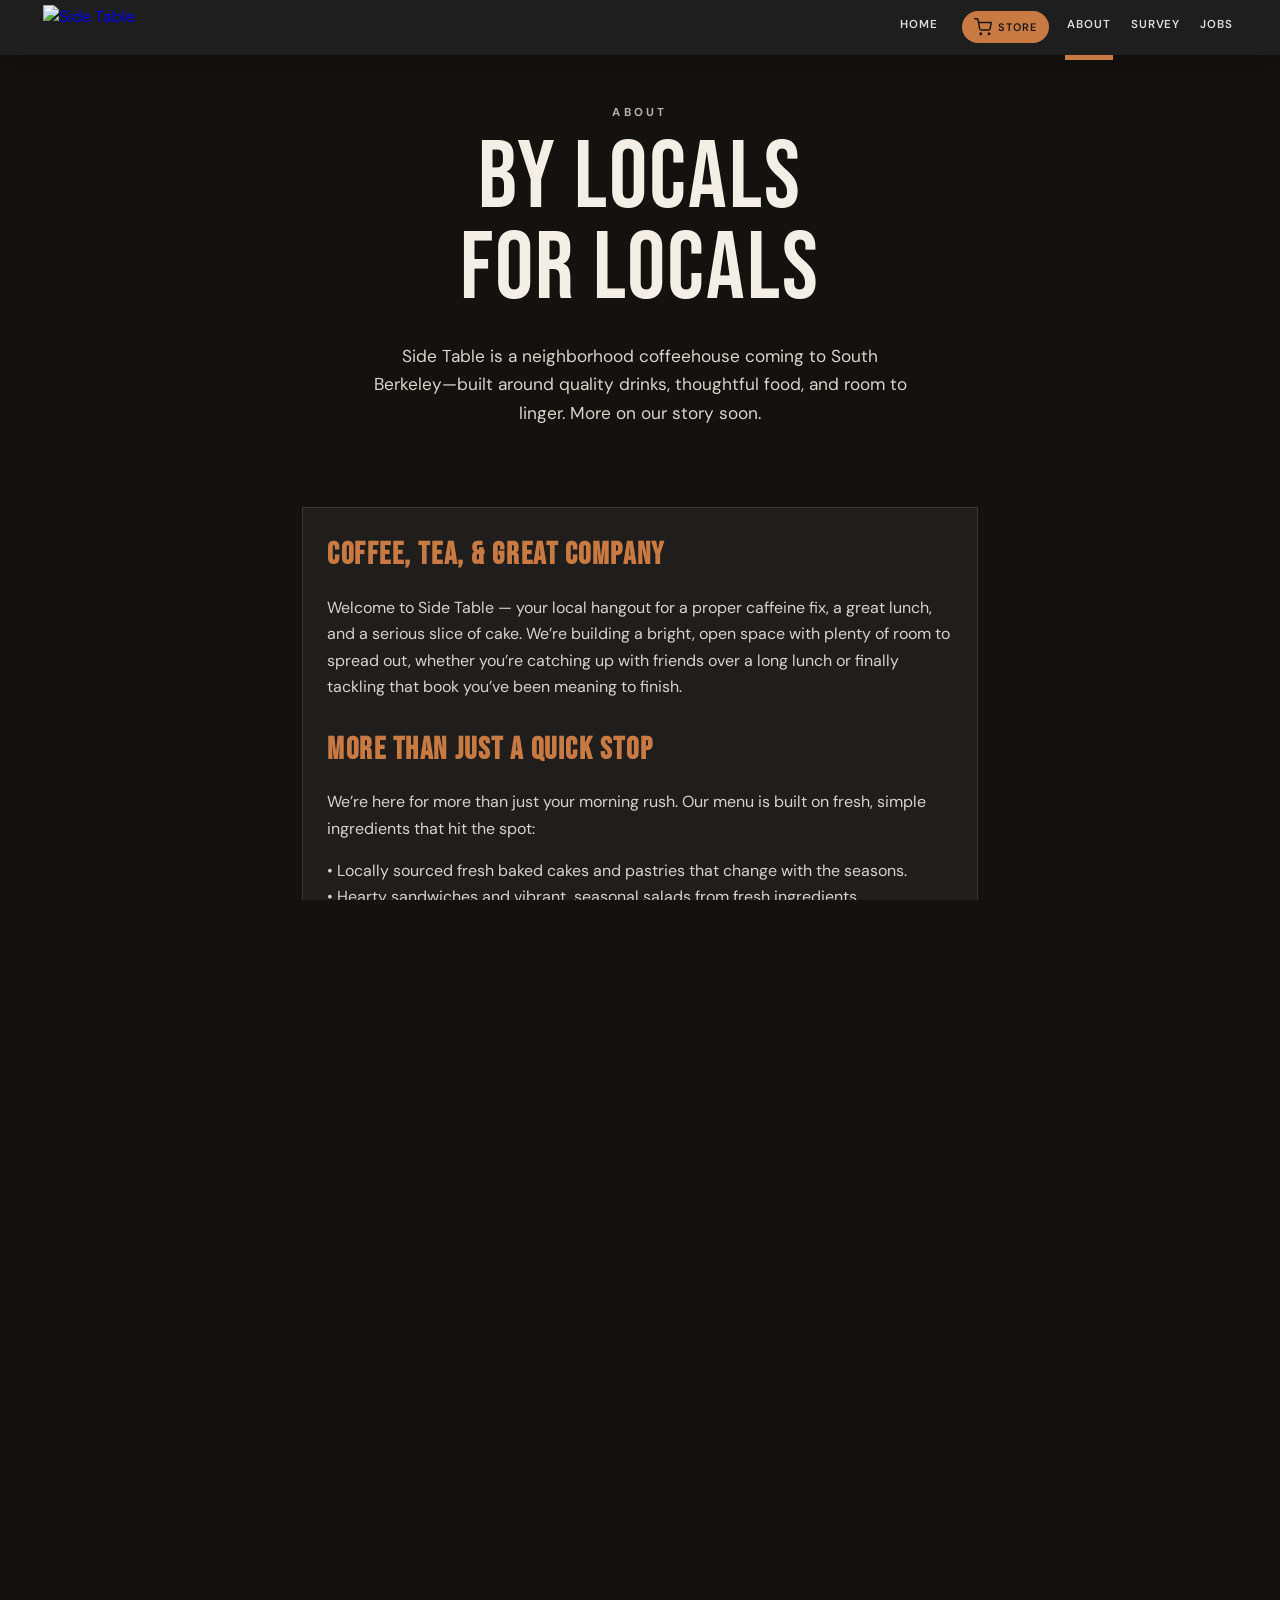
==== about.html @ 288488cc "swaps out our store with Square" ====
<!DOCTYPE html>
<html lang="en">
  <head>
    <meta charset="UTF-8" />
    <meta name="viewport" content="width=device-width, initial-scale=1.0, viewport-fit=cover" />
    <title>About | Side Table</title>
    <link rel="icon" type="image/png" href="./favicon-laccio.png" />
    <link rel="apple-touch-icon" href="./favicon-laccio.png" />
    <meta property="og:image" content="./thumbnail.jpg" />
    <meta name="twitter:card" content="summary_large_image" />
    <meta name="twitter:image" content="./thumbnail.jpg" />
    <link rel="preconnect" href="https://fonts.googleapis.com" />
    <link rel="preconnect" href="https://fonts.gstatic.com" crossorigin />
    <link
      href="https://fonts.googleapis.com/css2?family=Bebas+Neue&family=DM+Sans:ital,opsz,wght@0,9..40,400;0,9..40,500;0,9..40,600;0,9..40,700;1,9..40,400&family=Over+the+Rainbow&family=Knewave&family=Grape+Nuts&display=swap"
      rel="stylesheet"
    />
    <link rel="stylesheet" href="./styles.css" />
  </head>
  <body>
    <video class="bg-video" autoplay muted loop playsinline>
      <source src="./st-bg.mp4" type="video/mp4" />
    </video>

    <header class="site-header">
      <div class="site-header-inner">
        <a class="site-header-img" href="./index.html" aria-label="Side Table">
          <img src="./st-logo-white.png" alt="" class="site-header-logo" />
          <img src="./st-wordmark-white.png" alt="Side Table" class="site-header-wordmark" />
        </a>
<button type="button" class="site-nav-toggle" id="siteNavToggle" aria-expanded="false" aria-controls="siteNavDrawer">
          <span class="site-nav-toggle-bars" aria-hidden="true"><span></span><span></span><span></span></span>
          <span class="visually-hidden">Menu</span>
        </button>
        <nav class="site-nav site-nav--desktop" id="siteNavDesktop" aria-label="Primary">
          <ul id="primaryNavList">
            <li><a href="./index.html">Home</a></li>
            <li class="site-nav-li--order-desktop">
              <a class="site-nav-cta site-nav-store" href="https://sidetablecoffee.square.site/" rel="noopener noreferrer">
                <span class="site-nav-store-row" aria-hidden="true">
                  <span class="site-nav-order-icon">
                    <svg
                      xmlns="http://www.w3.org/2000/svg"
                      width="18"
                      height="18"
                      viewBox="0 0 24 24"
                      fill="none"
                      stroke="currentColor"
                      stroke-width="2"
                      stroke-linecap="round"
                      stroke-linejoin="round"
                    >
                      <circle cx="9" cy="21" r="1" />
                      <circle cx="20" cy="21" r="1" />
                      <path d="M1 1h4l2.68 13.39a2 2 0 0 0 2 1.61h9.72a2 2 0 0 0 2-1.61L23 6H6" />
                    </svg>
                  </span>
                  <span class="site-nav-store-text">Store</span>
                </span>
              </a>
            </li>
            <li class="site-nav-li--order-mobile"><a href="https://sidetablecoffee.square.site/" rel="noopener noreferrer">Store</a></li>
            <li><a href="./about.html" class="is-current">About</a></li>
            <li><a href="./survey.html">Survey</a></li>
            <li><a href="./jobs.html">Jobs</a></li>
          </ul>
        </nav>
      </div>
    </header>

    <div
      class="site-nav-drawer"
      id="siteNavDrawer"
      role="dialog"
      aria-modal="true"
      aria-label="Menu"
      aria-hidden="true"
    >
      <div class="site-nav-drawer-backdrop" id="siteNavDrawerBackdrop"></div>
      <div class="site-nav-drawer-panel">
        <div class="site-nav-drawer-top">
          <span class="site-nav-drawer-title">Menu</span>
          <button type="button" class="site-nav-drawer-close" id="siteNavDrawerClose" aria-label="Close menu">
            <span aria-hidden="true">×</span>
          </button>
        </div>
        <nav class="site-nav site-nav--drawer" aria-label="Primary">
          <ul id="primaryNavDrawerList"></ul>
        </nav>
      </div>
    </div>

    <main class="page page--inner" id="main-content">
      <section class="st-sub-hero">
        <p class="st-kicker">About</p>
        <h1 class="st-display st-display--page">By locals<br>For locals</h1>
        <p class="st-lede st-lede--center">
          Side Table is a neighborhood coffeehouse coming to South Berkeley—built around quality drinks, thoughtful food,
          and room to linger. More on our story soon.
        </p>
      </section>

      <section class="card about">
        <h2>Coffee, Tea, &amp; Great Company</h2>
        <p>
          Welcome to Side Table — your local hangout for a proper caffeine fix, a great lunch, and a serious slice of
          cake. We’re building a bright, open space with plenty of room to spread out, whether you’re catching up with
          friends over a long lunch or finally tackling that book you’ve been meaning to finish.
        </p>
        <h2>More Than Just a Quick Stop</h2>
        <p>We’re here for more than just your morning rush. Our menu is built on fresh, simple ingredients that hit the spot:</p>
        <div class="about-points">
          <div>• Locally sourced fresh baked cakes and pastries that change with the seasons.</div>
          <div>• Hearty sandwiches and vibrant, seasonal salads from fresh ingredients.</div>
          <div>• Expertly pulled espresso and a massive library of loose-leaf teas.</div>
        </div>
        <h2>Make Yourself at Home</h2>
        <p>
          With plenty of seating and a laid-back vibe, we’re the neighborhood’s go-to spot to actually sit down and stay
          a while. It’s a big, welcoming space designed for slow weekend brunches, mid-day meetings, or just escaping the
          house for a bit of atmosphere.
        </p>
        <h2>Take the Vibe Home</h2>
        <p>
          Love what we’re brewing? Grab a bag of our signature beans or a tin of our house tea on your way out. Planning
          a get-together? Ask us about our whole cakes and catering platters for your next party.
        </p>
        <h2>Come Hang Out</h2>
        <p>
          Open daily from the early morning spark to the afternoon slump. Pull up a chair—there’s always a spot for you at
          the table.
        </p>
      </section>
    </main>

    <div class="st-ticker" role="presentation" aria-hidden="true">
      <div class="st-ticker-track">
        <span class="st-ticker-segment"
          >Side Table Coffee · South Berkeley · Open daily · Community first · Crafted with care ·
        </span>
        <span class="st-ticker-segment" aria-hidden="true"
          >Side Table Coffee · South Berkeley · Open daily · Community first · Crafted with care ·
        </span>
      </div>
    </div>

    <footer class="site-footer site-footer--theme">
      <div class="site-footer-inner">
        <div class="site-footer-contact">
          <div class="footer-item">
            <div class="footer-label">Contact</div>
            <div>
              <a href="mailto:hello@sidetablecoffee.com">hello@sidetablecoffee.com</a><br />
              <span>South Berkeley, CA</span>
            </div>
          </div>
          <div class="footer-item">
            <div class="footer-label">Follow</div>
            <a
              class="social-icon"
              aria-label="Follow us on Instagram"
              href="https://www.instagram.com/sidetablecoffee/"
              target="_blank"
              rel="noopener noreferrer"
              ><img src="./insta-white.png" alt="Instagram"
            /></a>
          </div>
        </div>
        <div class="site-footer-social-container">
          <span class="privacy-link">© 2026 Side Table. All rights reserved.</span>
          <span class="privacy-link">Berkeley, California</span>
        </div>
      </div>
    </footer>

    <script src="./script.js"></script>
</body>
</html>
---- styles.css ----
* {
  box-sizing: border-box;
}

:root {
  --site-header-h: 64px;
}

html {
  height: 100%;
  height: 100dvh;
  overflow: hidden;
  overscroll-behavior: none;
  scroll-behavior: smooth;
}

body {
  height: 100%;
  height: 100dvh;
  margin: 0;
  overflow-x: hidden;
  overflow-y: auto;
  overscroll-behavior: none;
  -webkit-overflow-scrolling: touch;
  scroll-behavior: smooth;
  scroll-padding-top: calc(var(--site-header-h) + 12px);
  font-family: "DM Sans", "Inter", Arial, sans-serif;
  line-height: 1.5;
  background: #141210;
  display: flex;
  flex-direction: column;
  min-height: 0;
  color: #eae6e1;
}

body::before {
  content: "";
  position: fixed;
  inset: 0;
  background: rgba(20, 18, 16, 0.72);
  z-index: -1;
  pointer-events: none;
}

.site-header {
  position: fixed;
  top: 0;
  left: 0;
  right: 0;
  z-index: 1000;
  background: rgb(30, 30, 30);
  box-shadow: 0 0 50px rgba(0, 0, 0, .3);
  padding: 5px;
  display: flex;
  justify-content: center;
}

.site-header-inner {
  width: 100%;
  max-width: 1200px;
  min-height: 45px;
  margin: 0 20px 0 10px;
  display: flex;
  align-items: center;
  justify-content: space-between;
  gap: 16px;
  flex-wrap: wrap;
}

.site-header-img {
  display: flex;
  align-items: center;
  text-decoration: none;
  flex-shrink: 0;
  gap: 8px;
}

.site-header-logo {
  display: block;
  height: 38px;
  width: auto;
}

.site-header-wordmark {
  display: block;
  height: 45px;
  width: auto;
}

.site-nav ul {
  list-style: none;
  margin: 0;
  padding: 0;
  display: flex;
  flex-wrap: wrap;
  align-items: center;
  justify-content: flex-end;
  gap: 4px 16px;
  margin: -20px 0;
}

.site-nav a {
  display: inline-block;
  text-decoration: none;
  font-size: 0.72rem;
  font-weight: 600;
  text-transform: uppercase;
  letter-spacing: 0.08em;
  padding: 21px 2px;
  border-bottom: 5px solid transparent;
  color: #dcdcdc;
  transition: all 0.1s;
}

.site-nav a:hover,
.site-nav a:focus-visible {
  filter: brightness(1.1);
  color: #ffffff;
  border-bottom-color: #ffffff;
  outline: none;
}

.site-nav a.is-current {
  border-bottom-color: #c97a42;
  /* color: #c97a42; */
}

.visually-hidden {
  position: absolute;
  width: 1px;
  height: 1px;
  padding: 0;
  margin: -1px;
  overflow: hidden;
  clip: rect(0, 0, 0, 0);
  white-space: nowrap;
  border: 0;
}

.site-nav-toggle {
  display: none;
  align-items: center;
  justify-content: center;
  flex-shrink: 0;
  width: 44px;
  height: 44px;
  margin-left: auto;
  padding: 0;
  background: transparent;
  border: none;
  cursor: pointer;
}

.site-nav-toggle:hover,
.site-nav-toggle:focus-visible {
  background: none;
  outline: none;
}

.site-nav-toggle-bars {
  display: flex;
  flex-direction: column;
  justify-content: center;
  gap: 8px;
  width: 35px;
}

.site-nav-toggle-bars span {
  display: block;
  height: 1px;
  background: #ffffff;
  border-radius: 1px;
}

.site-nav-drawer {
  display: none;
}

.site-nav-drawer-top {
  display: flex;
  align-items: center;
  justify-content: space-between;
  gap: 12px;
  padding: 16px 18px;
  flex-shrink: 0;
}

.site-nav-drawer-title {
  font-size: 0.72rem;
  font-weight: 700;
  text-transform: uppercase;
  letter-spacing: 0.14em;
}

.site-nav-drawer-close {
  display: flex;
  align-items: center;
  justify-content: center;
  width: 50px;
  height: 50px;
  padding: 0;
  border: none;
  border-radius: 4px;
  background: transparent;
  font-size: 4.5rem;
  line-height: 1;
  cursor: pointer;
}

.site-nav-drawer-close:hover,
.site-nav-drawer-close:focus-visible {
  background: rgba(0, 0, 0, 0.06);
  outline: none;
}

.site-nav--drawer ul {
  flex-direction: column;
  align-items: stretch;
  gap: 0;
  padding: 0;
  margin: 0;
  a {
    display: block;
    padding: 16px 22px 16px 90px;
    font-size: 2.5rem;
    border-bottom: none;
    font-family: "Knewave", "Inter", Arial, sans-serif;
  }
  a.is-current {
    background: rgba(20, 20, 20, 0.95);
  }
}

html.site-nav-drawer-open,
html.site-nav-drawer-open body {
  overflow: hidden;
}

@media (min-width: 641px) {
  .site-nav-toggle {
    display: none !important;
  }

  .site-nav-drawer {
    display: none !important;
  }
}

.page {
  position: relative;
  max-width: 1020px;
  margin: 0 auto;
  width: 100%;
  flex: 1 0 auto;
  padding: calc(16px + var(--site-header-h)) 22px 48px;
}

.site-footer {
  flex-shrink: 0;
  width: 100%;
  background: rgba(139, 77, 14, 0.1);
  border-top: 1px solid rgba(255, 255, 255, 0.08);
  .site-footer-inner {
    justify-content: space-between;
    max-width: 1200px;
    margin: 0 auto;
    padding: 18px 0;
    display: flex;
    flex-direction: row;
    gap: 21px;
  }
  .site-footer-social-container,
  .site-footer-contact {
    display: grid;
    gap: 6px;
    font-size: 0.9rem;
    .privacy-link {
      font-size: 0.7rem;
    } 
    a {
      font-size: 0.8rem;
      color: inherit;
      text-decoration: none;
      text-underline-offset: 3px;
      transition: color 0.1s ease;
      &:hover {
        color: #965121;
      }
    }
    p {
      margin: 0;
    }
  }
  .site-footer-social {
    display: flex;
    flex-wrap: wrap;
    align-items: center;
    gap: 16px;
  }
  .footer-item {
    display: flex;
    flex-direction: row;
    gap: 10px;
    align-items: center;
    .footer-label {
      width: 60px;
      text-align: right;
      font-style: italic;
      font-size: 0.7rem;
    }
  }
  .social-icon img {
    width: 30px;
    height: 30px;
    opacity: 0.7;
  }
  .site-footer-social-container {
    display: flex;
    flex-direction: row;
    align-items: center;
    justify-content: flex-end;
    gap: 10px;
  }
}

.bg-video {
  position: fixed;
  inset: 0;
  width: 100%;
  height: 100%;
  min-height: 100vh;
  min-height: 100dvh;
  min-height: -webkit-fill-available;
  object-fit: cover;
  z-index: -2;
  overflow: hidden;
  filter: saturate(0.75) brightness(0.55);
}

.hero {
  position: relative;
  text-align: center;
  margin: 56px auto 34px;
  max-width: 900px;
}

.hero-logo {
  display: block;
  width: min(760px, 96%);
  margin: 0 auto 20px;
  height: auto;
  filter: none;
}

.hero-tight {
  margin-bottom: 24px;
}

.eyebrow {
  text-transform: uppercase;
  letter-spacing: 0.18em;
  font-weight: 600;
  color: #4d4d4d;
  margin-bottom: 14px;
  font-size: 0.8rem;
}

.intro {
  margin: 0 auto;
  max-width: 580px;
  color: #2f2f2f;
}

.card-cont {
  width: 100%;
  display: flex;
  justify-content: center;
}

.card.email {
  width: min(100%, 700px);
  max-width: 100%;
}

.card.email h2 {
  margin: 0 0 12px;
}

.card {
  background: rgba(253, 251, 245, 0.909);
  border: .5px solid #1b1b1b;
  box-shadow: 0 0 30px rgba(62, 61, 59, 0.5);
  border-radius: 0;
  padding: 24px;
  margin-top: 18px;
}

.card a {
  color: #965121;
  font-weight: 600;
}

h2 {
  margin: 0 0 -20px 0;
  font-family: "Knewave", "Inter", Arial, sans-serif;
  text-transform: uppercase;
  letter-spacing: 0.08em;
  font-size: 2rem;
}

.form {
  display: grid;
  gap: 30px;
}

::placeholder {
  font-size: 0.9rem;
  font-style: italic;
}

label,
legend {
  font-weight: 600;
  font-size: 0.9rem;
  text-transform: uppercase;
  letter-spacing: 0.05em;
}

.q-cont label,
legend {
  font-size: 1.5rem;
  font-family: "Knewave", "Inter", Arial, sans-serif;
}

input,
select,
textarea,
button {
  font: inherit;
}

input,
select,
textarea {
  border: 1px solid #1f1f1f;
  border-radius: 0;
  padding: 11px 12px;
  background: #fffdf8;
}

fieldset {
  border: solid 1px rgb(212, 110, 14);
  border-radius: 0;
  padding: 10px 12px;
  display: grid;
  gap: 8px;
}

.q-cont {
  select,
  textarea {
    margin-top: 10px;
    border: solid 1px rgb(212, 110, 14);
  }

  select {
    appearance: none;
    -webkit-appearance: none;
  }
}

fieldset label {
  align-items: flex-start;
  justify-content: flex-start;
  display: flex;
  white-space: nowrap;
  font-weight: 400;
  text-transform: none;
  letter-spacing: 0;
  font-size: 0.95rem;
  margin: 5px 0;
  color: initial;
  input {
    width: initial;
    margin-right: 10px;
  }
}

.row {
  display: flex;
  gap: 10px;
  flex-wrap: wrap;
}

.row input {
  flex: 1 1 240px;
}

button {
  background: #111111;
  color: #f9f6ef;
  border: 1px solid #111111;
  border-radius: 0;
  padding: 11px 16px;
  font-weight: 600;
  cursor: pointer;
  text-transform: uppercase;
  letter-spacing: 0.07em;
  font-size: 0.82rem;
}

button:hover {
  background: #2a2a2a;
}

.side-table-dialog-overlay {
  position: fixed;
  inset: 0;
  z-index: 9999;
  display: none;
  align-items: center;
  justify-content: center;
  padding: 20px;
  background: rgba(0, 0, 0, 0.45);
}

.side-table-dialog-overlay.is-open {
  display: flex;
}

.side-table-dialog {
  width: min(100%, 380px);
  padding: 22px 22px 18px;
  background: #fdfbf5;
  border: 1px solid #1b1b1b;
  box-shadow: 0 12px 40px rgba(0, 0, 0, 0.25);
}

.side-table-dialog-title {
  margin: 0 0 12px;
  font-size: 1.15rem;
  font-weight: 700;
  text-transform: uppercase;
  letter-spacing: 0.08em;
  color: #111111;
}

.side-table-dialog-message {
  margin: 0 0 18px;
  font-size: 0.95rem;
  line-height: 1.45;
  color: #2f2f2f;
}

.side-table-dialog-close {
  width: 100%;
  margin-top: 4px;
}

/* Survey submit: full-screen loading (Google Sheets fetch can take several seconds) */
.survey-submit-overlay {
  position: fixed;
  inset: 0;
  z-index: 10000;
  display: flex;
  align-items: center;
  justify-content: center;
  padding: 24px;
  background: rgba(10, 9, 8, 0.5);
  backdrop-filter: blur(5px);
  -webkit-backdrop-filter: blur(5px);
  opacity: 0;
  visibility: hidden;
  pointer-events: none;
  transition: opacity 0.2s ease, visibility 0.2s ease;
}

.survey-submit-overlay.is-visible {
  opacity: 1;
  visibility: visible;
  pointer-events: auto;
}

html.survey-submit-loading,
html.survey-submit-loading body {
  overflow: hidden;
}

.survey-submit-overlay-inner {
  max-width: 320px;
  padding: 28px 32px;
  text-align: center;
  background: #fdfbf5;
  border: 1px solid rgba(26, 24, 22, 0.14);
  border-radius: 8px;
  box-shadow: 0 24px 60px rgba(0, 0, 0, 0.35);
}

.survey-submit-spinner {
  width: 44px;
  height: 44px;
  margin: 0 auto 16px;
  border: 3px solid rgba(26, 24, 22, 0.12);
  border-top-color: #c97a42;
  border-radius: 50%;
  animation: survey-submit-spin 0.75s linear infinite;
}

@keyframes survey-submit-spin {
  to {
    transform: rotate(360deg);
  }
}

.survey-submit-overlay-text {
  margin: 0;
  font-size: 0.95rem;
  line-height: 1.45;
  color: #1a1816;
}

@media (max-width: 640px) {
  :root {
    --site-header-h: 64px;
  }

  .site-header {
    backdrop-filter: blur(10px);
    -webkit-backdrop-filter: blur(10px);
    border-bottom: 0.5px solid #1b1b1b55;
  }

  .about-points {
    font-style: italic;
    margin-left: 20px;
    display: flex;
    flex-direction: column;
    gap: 10px;
  }

  .footer-item {
    .footer-label {
      text-align: left !important;
    }
  }

  .site-footer-social-container {
    width: 100%;
    justify-content: space-between !important;
  }
  .page {
    overflow: hidden;
  }

  .site-nav ul {
    margin-top: 10%;
  }
  
  .site-nav a {
    rotate: -12deg;
    width: 120%;
    margin-left: -10%;
    padding: 15px 20px;
    color: #dcdcdc;
  }

  .site-footer {
    background: none;
    backdrop-filter: blur(0px);
    -webkit-backdrop-filter: blur(0px);
    border-top: none;
    .site-footer-inner {
      flex-direction: column;
      align-items: flex-start;
      justify-content: flex-start;
      padding: 18px 30px;
    }
  }

  .site-nav-toggle {
    display: inline-flex;
  }

  .site-nav--desktop {
    display: none !important;
  }

  .site-header {
    padding: 10px 10px 10px 35px;
  }
  .site-header-inner {
    flex-direction: row;
    align-items: center;
    justify-content: center;
    flex-wrap: nowrap;
    max-width: initial;
    .site-nav-toggle {
      margin-left: 0;
      position: fixed;
      right: 10px;
      top: 10px;
    }
  }

  .site-nav-drawer {
    display: block;
    position: fixed;
    inset: 0;
    z-index: 1100;
    pointer-events: none;
    visibility: hidden;
    transition: visibility 0s linear 0.35s;
  }

  .site-nav-drawer.is-open {
    pointer-events: auto;
    visibility: visible;
    transition-delay: 0s;
  }

  .site-nav-drawer-backdrop {
    position: absolute;
    inset: 0;
    opacity: 0;
    transition: opacity 0.3s ease;
  }

  .site-nav-drawer.is-open .site-nav-drawer-backdrop {
    opacity: 1;
  }

  .site-nav-drawer-panel {
    position: absolute;
    top: 0;
    right: 0;
    bottom: 0;
    width: 100vw;
    background: rgba(20, 16, 13, 0.5);
    backdrop-filter: blur(5px);
    -webkit-backdrop-filter: blur(5px);
    box-shadow: -12px 0 40px rgba(0, 0, 0, 0.18);
    display: flex;
    flex-direction: column;
    transform: translateX(100%);
    transition: transform 0.35s cubic-bezier(0.4, 0, 0.2, 1);
    overscroll-behavior: none !important;
    /* touch-action: pan-y; */
  }

  .site-nav-drawer.is-open .site-nav-drawer-panel {
    transform: translateX(0);
  }

  .site-nav--drawer {
    flex: 1;
    overscroll-behavior: none !important;
    /* overflow-y: auto; */
    /* -webkit-overflow-scrolling: touch; */
  }
}

.site-nav a.site-nav-cta {
  margin-left: 6px;
  padding: 7px 12px 7px;
  border-bottom: none;
  border-radius: 999px;
  background: #c97a42;
  color: #1a1816 !important;
  letter-spacing: 0.1em;
  font-size: 0.68rem;
}

.site-nav a.site-nav-cta:hover,
.site-nav a.site-nav-cta:focus-visible {
  border-bottom-color: transparent;
  filter: brightness(1.05);
  color: #0f0e0d !important;
}

.page.page--home {
  max-width: none;
  margin: 0;
  padding: calc(12px + var(--site-header-h)) 0 64px;
  width: 100%;
}

.st-hero {
  position: relative;
  padding: clamp(28px, 6vw, 72px) clamp(20px, 5vw, 48px) clamp(40px, 8vw, 88px);
}

.st-hero-inner {
  max-width: 1200px;
  margin: 0 auto;
  display: grid;
  grid-template-columns: minmax(0, 1.05fr) minmax(0, 0.95fr);
  gap: clamp(24px, 4vw, 56px);
  align-items: center;
}

.st-kicker {
  margin: 0 0 12px;
  font-size: 0.72rem;
  font-weight: 700;
  letter-spacing: 0.28em;
  text-transform: uppercase;
  color: rgba(244, 239, 230, 0.72);
}

.st-lede {
  margin: 0 0 22px;
  max-width: 34rem;
  font-size: clamp(1rem, 1.35vw, 1.12rem);
  line-height: 1.65;
  color: rgba(244, 239, 230, 0.88);
}

.st-display {
  margin: 0 0 26px;
  font-size: clamp(3.2rem, 8vw, 5.6rem);
  line-height: 0.95;
  letter-spacing: 0.02em;
  font-weight: 400;
  text-transform: uppercase;
  color: #f4efe6;
  rotate: 0deg;
}

.st-hours-line {
  margin: 18px 0 0;
  font-size: 0.78rem;
  letter-spacing: 0.14em;
  text-transform: uppercase;
  color: rgba(244, 239, 230, 0.55);
}

.st-btn {
  display: inline-flex;
  align-items: center;
  justify-content: center;
  padding: 14px 28px;
  font-size: 0.75rem;
  font-weight: 700;
  letter-spacing: 0.16em;
  text-transform: uppercase;
  text-decoration: none;
  border-radius: 2px;
  transition: transform 0.25s ease, box-shadow 0.25s ease, background 0.2s ease;
}

.store-cart-toggle,
.st-btn--dark,
.st-btn--light {
  background: #c97a42;
  color: #1a1816 !important;
  border: 1px solid #c97a42;
}

.store-cart-toggle:hover,
.st-btn--dark:hover,
.st-btn--dark:focus-visible,
.st-btn--light:hover,
.st-btn--light:focus-visible {
  transform: translateY(-2px);
  box-shadow: 0 12px 32px rgba(0, 0, 0, 0.35);
  outline: none;
  background: #e9833a;
}

/* .st-btn--dark {
  background: #1a1816;
  color: #f4efe6;
  border: 1px solid #1a1816;
  cursor: pointer;
  font-family: inherit;
  background: #c97a42;
  color: #1a1816 !important;
  border: 1px solid #c97a42;
}

.st-btn--dark:hover,
.st-btn--dark:focus-visible {
  background: #2a2622;
  outline: none;
} */

.st-hero-media {
  margin: 0;
  position: relative;
  border-radius: 4px;
  overflow: hidden;
  /* box-shadow: 0 28px 80px rgba(0, 0, 0, 0.55); */
}

.st-hero-media::after {
  content: "";
  position: absolute;
  inset: 0;
  /* background: linear-gradient(145deg, rgba(20, 18, 16, 0.15), transparent 42%); */
  pointer-events: none;
}

.st-hero-media img {
  display: block;
  width: 100%;
  height: auto;
  transform: scale(1.02);
  animation: st-hero-ken 22s ease-in-out infinite alternate;
}

@keyframes st-hero-ken {
  from {
    transform: scale(1.02) translate(0, 0);
  }
  to {
    transform: scale(1.08) translate(-1.5%, -1%);
  }
}

.st-band--visit {
  background: rgb(244, 239, 230);
  color: #1a1816;
  padding: 80px 0;
  display: flex;
}

.st-band-inner {
  /* max-width: 900px; */
  width: 100%;
  margin: 0 25px;
  display: flex;
  flex-direction: column;
}

.st-visit-cont {
  text-align: right;
}

.st-section-title {
  margin: 0 0 22px;
  font-family: "Bebas Neue", "Impact", sans-serif;
  font-size: 5.5rem;
  line-height: .9;
  font-weight: 400;
  letter-spacing: 0.04em;
  text-transform: uppercase;
  text-align: right;
}

.st-visit-grid {
  display: flex;
  flex-direction: row;
  justify-content: space-between;
  gap: 28px 40px;
  max-width: 1200px;
}

.st-label {
  margin: 0 0 8px;
  font-size: 0.7rem;
  font-weight: 700;
  letter-spacing: 0.2em;
  text-transform: uppercase;
  color: rgba(26, 24, 22, 0.75);
}

.st-visit-text {
  margin: 0;
  font-size: 1rem;
  line-height: 1.55;
}

.st-link-maps {
  display: inline-block;
  margin-top: 12px;
  font-size: 0.72rem;
  font-weight: 700;
  letter-spacing: 0.14em;
  text-transform: uppercase;
  color: #1a1816;
  text-underline-offset: 4px;
}

.st-story {
  padding: 100px 0 0 0;
  border-top: 1px solid #1a1816;
  border-bottom: 1px solid #1a1816;
  background: rgb(244, 239, 230);
}

.st-story-index {
  margin: 0 15% 18px;
  font-size: 0.72rem;
  font-weight: 700;
  letter-spacing: 0.22em;
  text-transform: uppercase;
  color: #1a1816;

}

.st-story-grid {
  display: flex;
  flex-direction: column;
  gap: 48px;
  align-items: center;
  .st-story-copy {
   display: flex;
   flex-direction: row;
   justify-content: space-between;
  }
  .st-story-heading {
    margin: 0 0 16px;
    font-family: "Bebas Neue", "Impact", sans-serif;
    font-size: 6rem;
    font-weight: 400;
    letter-spacing: 0.03em;
    list-style: 0.5;
    line-height: 1 !important;
    display: inline;
    color: #1a1816; 
    margin-left: 10%;
  }
   p {
    width: 35%;
    margin-right: 20px;
  }
  .st-story-media {
    width: 100%;
    object-fit: cover;
    object-position: top;

  }
}

@media (max-width: 641px) {
  .st-story-grid {
    .st-story-copy {
      flex-direction: column;
      .st-story-heading {
        margin-left: 0;
        margin-bottom: 20px;
        text-align: center;
      }
      p {
        padding: 0 30px;
        width: 100%;
      }
      .store-line-hint {
        padding: 0;
      }
    }
  }
}



.st-story-media {
  margin: 0;
  border-radius: 4px 4px 0 0;
  overflow: hidden;
  /* box-shadow: 0 20px 50px rgba(0, 0, 0, 0.4); */
}

.st-story-media img {
  display: block;
  width: 100%;
  height: auto;
}

.st-story-body {
  margin: 0;
  font-size: 1.02rem;
  line-height: 1.7;
  color: #1a1816; 
}

.st-shop {
  padding: clamp(48px, 8vw, 88px) clamp(20px, 5vw, 48px);
  background: #f4efe6;
  color: #1a1816;
}

.st-shop-inner {
  max-width: 1120px;
  margin: 0 auto;
}

.st-shop-title {
  margin: 0 0 36px;
  font-family: "Bebas Neue", "Impact", sans-serif;
  font-size: clamp(2.4rem, 5vw, 3.4rem);
  font-weight: 400;
  letter-spacing: 0.04em;
  text-transform: uppercase;
  text-align: center;
  color: #1a1816;
}

.st-shop-grid {
  display: grid;
  grid-template-columns: repeat(3, minmax(0, 1fr));
  gap: clamp(18px, 3vw, 28px);
}

.st-shop-card {
  display: flex;
  flex-direction: column;
  border-radius: 20px;
  padding: 0 0 22px;
  transition: transform 0.35s ease, box-shadow 0.35s ease;
}

.st-shop-card-media {
  overflow: hidden;
  aspect-ratio: 1;
}

.st-shop-card-media img {
  width: 100%;
  height: 100%;
  object-fit: cover;
  display: block;
  transition: transform 0.6s ease;
}

.st-shop-card:hover .st-shop-card-media img {
  transform: scale(1.05);
}

.st-shop-card-title {
  margin: 18px 0 8px;
  font-size: 1.2rem;
  font-weight: 700;
  letter-spacing: 0.06em;
  text-transform: uppercase;
}

.st-shop-card-desc {
  margin: 0 0 16px;
  flex: 1 1 auto;
  font-size: 0.92rem;
  line-height: 1.55;
  color: rgba(26, 24, 22, 0.78);
}

.st-shop-card-link {
  margin: 0 20px;
  font-size: 0.72rem;
  font-weight: 700;
  letter-spacing: 0.14em;
  text-transform: uppercase;
  color: #8b4510;
  text-decoration: none;
  text-underline-offset: 3px;
}

.st-shop-card-link:hover,
.st-shop-card-link:focus-visible {
  text-decoration: underline;
  outline: none;
}

.st-contact {
  padding: clamp(48px, 8vw, 88px) clamp(20px, 5vw, 48px);
  background: #161412;
}

.st-contact-inner {
  max-width: 960px;
  margin: 0 auto;
}

.st-contact-title {
  margin: 0 0 12px;
  font-family: "Bebas Neue", "Impact", sans-serif;
  font-size: clamp(2.2rem, 4.5vw, 3rem);
  font-weight: 400;
  letter-spacing: 0.04em;
  color: #f4efe6;
}

.st-contact-email {
  margin: 0 0 8px;
  font-size: 1.05rem;
}

.st-contact-email a {
  color: #c97a42;
  text-decoration: none;
}

.st-contact-email a:hover,
.st-contact-email a:focus-visible {
  text-decoration: underline;
  outline: none;
}

.st-contact-address {
  margin: 0 0 36px;
  color: rgba(244, 239, 230, 0.65);
  font-size: 0.95rem;
}

.st-contact-forms {
  display: grid;
  grid-template-columns: minmax(0, 1.25fr) minmax(0, 0.85fr);
  gap: 24px;
  align-items: start;
}

.st-card {
  background: rgba(244, 239, 230, 0.06);
  border: 1px solid rgba(244, 239, 230, 0.12);
  padding: 24px 22px 28px;
}

.st-card-title {
  margin: 0 0 18px;
  font-size: 0.85rem;
  font-weight: 700;
  letter-spacing: 0.12em;
  text-transform: uppercase;
  color: #f4efe6;
}

.st-card-note {
  margin: -8px 0 16px;
  font-size: 0.88rem;
  color: rgba(244, 239, 230, 0.65);
}

.st-form {
  display: grid;
  gap: 16px;
}

.st-form-row {
  display: grid;
  grid-template-columns: 1fr 1fr;
  gap: 12px;
}

.st-field {
  display: grid;
  gap: 6px;
}

.st-field-label {
  font-size: 0.68rem;
  font-weight: 600;
  letter-spacing: 0.1em;
  text-transform: uppercase;
  color: rgba(244, 239, 230, 0.75);
}

.st-req {
  color: #c97a42;
}

.st-form input,
.st-form textarea {
  border: 1px solid rgba(244, 239, 230, 0.22);
  border-radius: 2px;
  padding: 11px 12px;
  background: rgba(10, 9, 8, 0.55);
  color: #f4efe6;
  font-family: inherit;
}

.st-form input::placeholder,
.st-form textarea::placeholder {
  color: rgba(244, 239, 230, 0.35);
  font-style: normal;
}

.st-form textarea {
  resize: vertical;
  min-height: 120px;
}

.st-form--compact {
  gap: 14px;
}

/* Scroll: section h2 fades in over 2s */
.reveal-h2 {
  opacity: 0;
  transition: opacity 2s ease;
}

.reveal-h2.is-visible {
  opacity: 1;
}

/* Scroll: image “wipe” reveal (clip-path) */
.reveal-img {
  overflow: hidden;
}

.reveal-img img {
  will-change: clip-path;
  transition: clip-path 1.5s cubic-bezier(0.19, 1, 0.22, 1);
}

.st-shop-card-media.reveal-img img {
  transition: clip-path 1.2s cubic-bezier(0.19, 1, 0.22, 1), transform 0.6s ease;
}

.reveal-img--from-left:not(.is-visible) img {
  clip-path: inset(0 100% 0 0);
}

.reveal-img--from-right:not(.is-visible) img {
  clip-path: inset(0 0 0 100%);
}

.reveal-img--from-top:not(.is-visible) img {
  clip-path: inset(100% 0 0 0);
}

.reveal-img--from-bottom:not(.is-visible) img {
  clip-path: inset(0 0 100% 0);
}

.reveal-img.is-visible img {
  clip-path: inset(0 0 0 0);
}

.st-ticker {
  overflow: hidden;
  background: #c97a42;
  color: #1a1816;
  border-top: 1px solid rgba(26, 24, 22, 0.12);
  border-bottom: 1px solid rgba(26, 24, 22, 0.12);
}

.st-ticker-track {
  display: flex;
  width: max-content;
  animation: st-marquee 38s linear infinite;
}

.st-ticker-segment {
  flex-shrink: 0;
  padding: 14px 0;
  font-size: 0.72rem;
  font-weight: 700;
  letter-spacing: 0.22em;
  text-transform: uppercase;
  white-space: nowrap;
  padding-right: 3rem;
}

@keyframes st-marquee {
  from {
    transform: translateX(0);
  }
  to {
    transform: translateX(-50%);
  }
}

.site-footer.site-footer--theme {
  background: rgba(12, 11, 10, 0.95);
  border-top: 1px solid rgba(244, 239, 230, 0.08);
  color: rgba(244, 239, 230, 0.78);
}

.site-footer.site-footer--theme a {
  color: #c97a42;
}

.site-footer.site-footer--theme .footer-label {
  color: rgba(244, 239, 230, 0.5);
}

.site-footer.site-footer--theme .privacy-link {
  color: rgba(244, 239, 230, 0.45);
}

.site-footer.site-footer--theme .social-icon img {
  opacity: 0.6;
}

@media (max-width: 640px) {
  .page.page--home,
  .page.page--inner {
    overflow-x: clip;
    overflow-y: visible;
  }
}

@media (max-width: 900px) {
  .st-hero-inner {
    grid-template-columns: 1fr;
  }

  .st-hero-media {
    order: -1;
    max-width: 420px;
    margin: 0 auto;
  }

  .st-shop-grid {
    grid-template-columns: 1fr;
  }

  .st-contact-forms {
    grid-template-columns: 1fr;
  }

  .st-form-row {
    grid-template-columns: 1fr;
  }

  .st-visit-grid {
    grid-template-columns: 1fr;
    gap: 0;
  }
}

/* Inner pages (about, survey) */
.page.page--inner {
  max-width: 720px;
  margin: 0 auto;
  padding: calc(20px + var(--site-header-h)) 22px 56px;
  width: 100%;
}

.st-sub-hero {
  text-align: center;
  padding: clamp(8px, 2vw, 20px) 0 clamp(24px, 4vw, 40px);
}

.st-lede--center {
  margin-left: auto;
  margin-right: auto;
  text-align: center;
}

.st-display--survey {
  font-size: clamp(1.75rem, 5vw, 2.65rem);
  line-height: 1.05;
  max-width: 16ch;
  margin-left: auto;
  margin-right: auto;
}

h1.st-display {
  text-shadow: none;
  font-size: clamp(4rem, 8vw, 6rem);
  font-family: "Bebas Neue", "Impact", sans-serif;
}

.page--inner .card {
  background: rgba(244, 239, 230, 0.06);
  border: 1px solid rgba(244, 239, 230, 0.12);
  box-shadow: none;
  color: rgba(244, 239, 230, 0.92);
}

.page--inner .card h2 {
  font-family: "Bebas Neue", "Impact", sans-serif;
  font-size: clamp(1.55rem, 3.8vw, 1.95rem);
  letter-spacing: 0.05em;
  text-transform: uppercase;
  color: #c97a42;
  margin: 26px 0 12px;
}

.page--inner .card h2:first-child {
  margin-top: 0;
}

.page--inner .card p,
.page--inner .card.about .about-points div {
  color: rgba(244, 239, 230, 0.86);
  line-height: 1.65;
}

.page--inner .card.jobs ul.jobs-list {
  margin: 0 0 8px;
  padding-left: 1.15em;
  color: rgba(244, 239, 230, 0.86);
  line-height: 1.65;
}

.page--inner .card.jobs ul.jobs-list li {
  margin-bottom: 6px;
}

.page--inner .card.jobs .jobs-apply {
  margin-top: 8px;
  padding-top: 20px;
  border-top: 1px solid rgba(244, 239, 230, 0.14);
}

.page--inner .card.jobs .jobs-apply h2 {
  margin-top: 0;
}

.page--inner .card.jobs .jobs-apply-actions {
  text-align: center;
  margin-bottom: 0;
  margin-top: 20px;
}

.page--inner .card.jobs .jobs-apply-actions .st-btn {
  display: inline-flex;
  text-decoration: none;
}

/* Store page: hero + full-bleed .st-story (gift card + shop, home-style cream band) */
.page.page--inner.page--store {
  max-width: 100%;
  width: 100%;
  /* padding: calc(20px + var(--site-header-h)) clamp(16px, 4vw, 28px) 56px; */
  padding: 0;
}

.page--store .st-sub-hero {
  max-width: 720px;
  margin-left: auto;
  margin-right: auto;
  width: 100%;
}

.page--store .st-story--store {
  /* margin-top: clamp(40px, 6vw, 72px); */
  /* margin-left: calc(50% - 50vw); */
  /* margin-right: calc(50% - 50vw); */
  width: 100vw;
  padding-bottom: clamp(56px, 10vw, 100px);
}

.st-story--store .st-story-inner {
  max-width: 1120px;
  margin: 0 auto;
  padding-left: clamp(20px, 4vw, 48px);
  padding-right: clamp(20px, 4vw, 48px);
}

.st-story--store .st-story-index {
  margin: 0 0 18px;
}

.st-story--store .st-story-grid--store {
  display: block;
}

.st-story--store .st-story-copy--store-shop {
  display: flex;
  flex-direction: column;
  align-items: stretch;
  justify-content: flex-start;
  max-width: 100%;
}

.st-story--store .st-story-copy--store-shop .st-story-heading {
  margin: 0 0 16px;
  margin-left: 0;
  display: block;
  font-size: clamp(2.75rem, 14vw, 5.5rem);
  line-height: 0.95;
  text-align: left;
}

.st-story--store .st-story-copy--store-shop .st-story-body {
  width: 100% !important;
  max-width: 40rem;
  margin: 0 0 28px !important;
  margin-right: 0 !important;
  padding: 0 !important;
}

.st-story--store .store-gift-note a {
  font-weight: 600;
  color: #8b4d0e;
}

.st-story--store .store-gift-note a:hover {
  color: #1a1816;
}

.st-story--store .store-gift-banner {
  margin: clamp(16px, 3vw, 28px) calc(50% - 50vw) clamp(22px, 4vw, 36px);
  width: 100vw;
  max-width: none;
  border-radius: 0;
  overflow: hidden;
}

.st-story--store .store-gift-banner img {
  display: block;
  width: 100%;
  height: auto;
}

@media (max-width: 641px) {
  .st-story--store .store-gift-banner img {
    height: 300px;
    width: auto;
    margin-left: -35%;
  }
  .st-story--store .st-story-index {
    text-align: center;
  }
}

.st-story--store .store-gift-actions {
  display: flex;
  flex-direction: column;
  gap: 10px;
}

.st-story--store .store-gift-actions-row {
  display: flex;
  flex-wrap: wrap;
  gap: 10px;
  align-items: center;
}

.st-story--store .store-gift-actions-row .store-select {
  flex: 1;
  min-width: 72px;
}

.st-story--store .store-gift-actions-row .store-add-btn {
  flex: 1 1 auto;
  min-width: 140px;
}

.st-story--store .store-line-hint {
  margin: 0;
  font-size: 0.82rem;
  color: rgba(26, 24, 22, 0.55);
}

/* #menus store product cards: title + price row, description, quantity + wide CTA */
.page--store #menus .st-shop-card.store-product-card {
  padding: 0;
  background: #f4efe6;
  border-radius: 12px;
  overflow: hidden;
  border: 1px solid rgba(26, 24, 22, 0.1);
}

.page--store #menus .store-product-card-body {
  padding: 16px 18px 20px;
  display: flex;
  flex-direction: column;
  flex: 1 1 auto;
}

.page--store #menus .store-product-card-heading-row {
  display: flex;
  justify-content: space-between;
  align-items: baseline;
  gap: 12px;
  margin-bottom: 8px;
}

.page--store #menus .store-product-card-heading-row .st-shop-card-title {
  margin: 0;
  font-size: 1rem;
  font-weight: 700;
  letter-spacing: 0.1em;
  text-transform: uppercase;
  color: #1a1816;
  line-height: 1.2;
  flex: 1;
  min-width: 0;
}

.page--store #menus .store-product-card-heading-row .store-product-price {
  margin: 0;
  flex-shrink: 0;
  font-size: 1.1rem;
  font-weight: 700;
  color: #8b4d0e;
}

.page--store #menus .store-product-card-body .st-shop-card-desc {
  margin: 0 0 18px;
  font-size: 0.9rem;
  line-height: 1.45;
  color: rgba(26, 24, 22, 0.62);
  flex: 0 1 auto;
}

.page--store #menus .store-product-card-footer {
  display: flex;
  flex-direction: column;
  gap: 8px;
  margin-top: auto;
}

.page--store #menus .store-product-card-footer .store-field-label {
  margin: 0;
  color: rgba(26, 24, 22, 0.45);
  font-size: 0.68rem;
}

.page--store #menus .store-product-card-buy-row {
  display: flex;
  flex-direction: row;
  align-items: stretch;
  gap: 10px;
}

.page--store #menus .store-product-card-buy-row .store-select {
  flex: 0 0 auto;
  width: auto;
  min-width: 56px;
  max-width: 128px;
  padding: 10px 28px 10px 10px;
  background-position: right 8px center;
}

.page--store #menus .store-product-card-buy-row .store-add-btn {
  flex: 1 1 auto;
  min-width: 0;
  align-self: stretch;
  text-align: center;
  text-transform: uppercase;
  letter-spacing: 0.14em;
  font-size: 0.68rem;
  font-weight: 700;
  padding: 12px 14px;
  border-radius: 2px;
}

.cap-size.store-add-btn {
  flex: 0 0 auto !important;
}

.page--store .store-field-label {
  font-family: "DM Sans", "Inter", Arial, sans-serif;
  font-size: 0.72rem;
  font-weight: 600;
  letter-spacing: 0.1em;
  text-transform: uppercase;
  color: rgba(26, 24, 22, 0.65);
}

.page--store .store-select {
  width: 100%;
  max-width: 120px;
  padding: 10px 38px 10px 12px;
  font-family: inherit;
  font-size: 1rem;
  appearance: none;
  -webkit-appearance: none;
  -moz-appearance: none;
  background-color: #fff;
  background-image: url("data:image/svg+xml,%3Csvg xmlns='http://www.w3.org/2000/svg' width='16' height='16' viewBox='0 0 24 24' fill='none' stroke='%231a1816' stroke-width='2' stroke-linecap='round' stroke-linejoin='round'%3E%3Cpath d='M6 9l6 6 6-6'/%3E%3C/svg%3E");
  background-repeat: no-repeat;
  background-position: right 8px center;
  background-size: 16px 16px;
  border: 1px solid rgba(26, 24, 22, 0.22);
  border-radius: 2px;
  color: #1a1816;
  cursor: pointer;
}

.page--store .store-select option {
  background: #fff;
  color: #1a1816;
}

.page--store .store-add-btn {
  align-self: flex-start;
  cursor: pointer;
  border: none;
  font: inherit;
}

@media (max-width: 641px) {
  .st-story--store .st-story-copy--store-shop .st-story-heading {
    text-align: center;
    margin-left: 0;
  }

  .st-story--store .st-story-copy--store-shop .st-story-body {
    text-align: center;
    margin-left: auto;
    margin-right: auto;
  }
}

/* Header cart (all pages): desktop flex order + top-right on mobile */
.site-header-inner:has(.store-cart-toggle) {
  flex-wrap: wrap;
  align-items: center;
  gap: 8px 12px;
}

@media (min-width: 641px) {
  .store-cart-toggle {
    display: none !important;
  }

  .site-nav--desktop .site-nav-li--order-mobile {
    display: none !important;
  }
}

/* Drawer clone: plain Store li only; rich desktop Store is hidden here */
.site-nav--drawer .site-nav-li--order-desktop {
  display: none !important;
}

/* Desktop: cart count + icon live on Store */
.site-nav-store {
  display: flex !important;
  align-items: center;
  gap: 8px;
}

.site-nav-store-row {
  display: inline-flex;
  align-items: center;
  gap: 6px;
}

.site-nav--drawer .site-nav-order-icon,
.site-nav--drawer .site-nav-order-badge {
  display: none;
}

.site-nav--drawer .site-nav-store-row {
  gap: 0;
}

.site-nav-order-icon {
  display: flex;
  line-height: 0;
}

.site-nav-order-icon svg {
  display: block;
}

.store-cart-toggle-icon {
  display: flex;
  align-items: center;
  justify-content: center;
  line-height: 0;
}

.store-cart-toggle-icon svg {
  display: block;
}

.store-cart-toggle {
  display: inline-flex;
  align-items: center;
  gap: 8px;
  padding: 8px 6px;
  margin-left: auto;
  font-family: "DM Sans", "Inter", Arial, sans-serif;
  font-size: 0.68rem;
  font-weight: 700;
  letter-spacing: 0.14em;
  text-transform: uppercase;
  color: #1a1816;
  background: #c97a42;
  border: 1px solid #c97a42;
  border-radius: 0 50px 50px 0;
  cursor: pointer;
  transition: transform 0.2s ease, box-shadow 0.2s ease;
}

.store-cart-toggle:hover,
.store-cart-toggle:focus-visible {
  transform: translateY(-1px);
  box-shadow: 0 8px 24px rgba(0, 0, 0, 0.35);
  outline: none;
}
.store-cart-badge,
.site-nav-order-badge {
  display: inline-flex;
  align-items: center;
  justify-content: center;
  min-width: 22px;
  height: 22px;
  padding: 0 6px;
  font-size: 0.65rem;
  letter-spacing: 0;
  background: #1a1816;
  color: #f4efe6;
  border-radius: 999px;
}

.site-nav-order-badge {
  min-width: 20px;
  height: 20px;
  font-size: 0.6rem;
}

@media (min-width: 641px) {
  .site-header-inner:has(.store-cart-toggle) .site-header-img {
    order: 1;
  }

  .site-header-inner:has(.store-cart-toggle) #siteNavDesktop {
    order: 2;
    margin-left: auto;
  }

  .site-header-inner:has(.store-cart-toggle) .store-cart-toggle {
    order: 3;
    margin-left: 0;
  }

  .site-header-inner:has(.store-cart-toggle) #siteNavToggle {
    order: 4;
  }
}

/* Cart drawer */
.store-cart-drawer {
  position: fixed;
  inset: 0;
  z-index: 1200;
  pointer-events: none;
  visibility: hidden;
}

.store-cart-drawer.is-open {
  pointer-events: auto;
  visibility: visible;
}

.store-cart-backdrop {
  position: absolute;
  inset: 0;
  background: rgba(10, 9, 8, 0.55);
  opacity: 0;
  transition: opacity 0.28s ease;
}

.store-cart-drawer.is-open .store-cart-backdrop {
  opacity: 1;
}

.store-cart-panel {
  position: absolute;
  top: 0;
  right: 0;
  width: min(100%, 400px);
  height: 100%;
  max-height: 100%;
  background: #1a1816;
  border-left: 1px solid rgba(244, 239, 230, 0.12);
  box-shadow: -12px 0 40px rgba(0, 0, 0, 0.5);
  display: flex;
  flex-direction: column;
  transform: translateX(100%);
  transition: transform 0.3s ease;
}

.store-cart-drawer.is-open .store-cart-panel {
  transform: translateX(0);
}

.store-cart-head {
  display: flex;
  align-items: center;
  justify-content: space-between;
  padding: 18px 18px 12px;
  border-bottom: 1px solid rgba(244, 239, 230, 0.1);
}

.store-cart-head h2 {
  margin: 0;
  font-family: "Bebas Neue", "Impact", sans-serif;
  font-size: 1.75rem;
  letter-spacing: 0.06em;
  color: #f4efe6;
}

.store-cart-close {
  width: 40px;
  height: 40px;
  display: flex;
  align-items: center;
  justify-content: center;
  font-size: 1.5rem;
  line-height: 1;
  color: #f4efe6;
  background: transparent;
  border: none;
  border-radius: 4px;
  cursor: pointer;
}

.store-cart-close:hover,
.store-cart-close:focus-visible {
  background: rgba(244, 239, 230, 0.08);
  outline: none;
}

.store-cart-lines {
  list-style: none;
  margin: 0;
  padding: 12px 16px;
  overflow-y: auto;
  flex: 1;
}

.store-cart-empty {
  padding: 24px 8px;
  text-align: center;
  color: rgba(244, 239, 230, 0.55);
  font-size: 0.95rem;
}

.store-cart-line {
  display: grid;
  grid-template-columns: 56px 1fr auto 32px;
  gap: 10px;
  align-items: center;
  padding: 12px 0;
  border-bottom: 1px solid rgba(244, 239, 230, 0.08);
}

.store-cart-line-img {
  width: 56px;
  height: 56px;
  object-fit: cover;
  border-radius: 4px;
  border: 1px solid rgba(244, 239, 230, 0.12);
}

.store-cart-line-mid {
  min-width: 0;
}

.store-cart-line-title {
  font-size: 0.88rem;
  font-weight: 600;
  color: rgba(244, 239, 230, 0.92);
  line-height: 1.3;
}

.store-cart-line-controls {
  display: flex;
  align-items: center;
  gap: 6px;
  margin-top: 6px;
}

.store-cart-qty-btn {
  width: 28px;
  height: 28px;
  padding: 0;
  font-size: 1rem;
  line-height: 1;
  color: #f4efe6;
  background: rgba(244, 239, 230, 0.1);
  border: 1px solid rgba(244, 239, 230, 0.2);
  border-radius: 4px;
  cursor: pointer;
}

.store-cart-qty-btn:hover,
.store-cart-qty-btn:focus-visible {
  background: rgba(244, 239, 230, 0.16);
  outline: none;
}

.store-cart-qty-val {
  min-width: 22px;
  text-align: center;
  font-size: 0.85rem;
  font-weight: 600;
  color: rgba(244, 239, 230, 0.85);
}

.store-cart-line-price {
  font-size: 0.88rem;
  font-weight: 600;
  color: #e8b882;
  text-align: right;
}

.store-cart-remove {
  width: 32px;
  height: 32px;
  padding: 0;
  font-size: 1.25rem;
  line-height: 1;
  color: rgba(244, 239, 230, 0.5);
  background: transparent;
  border: none;
  cursor: pointer;
  border-radius: 4px;
}

.store-cart-remove:hover,
.store-cart-remove:focus-visible {
  color: #f4efe6;
  background: rgba(244, 239, 230, 0.08);
  outline: none;
}

.store-cart-foot {
  padding: 16px 18px 22px;
  border-top: 1px solid rgba(244, 239, 230, 0.1);
  background: rgba(0, 0, 0, 0.25);
}

.store-cart-total-row {
  display: flex;
  justify-content: space-between;
  align-items: baseline;
  margin-bottom: 14px;
  font-size: 0.85rem;
  text-transform: uppercase;
  letter-spacing: 0.1em;
  color: rgba(244, 239, 230, 0.65);
}

.store-cart-total-row strong {
  font-size: 1.35rem;
  letter-spacing: 0;
  text-transform: none;
  color: #f4efe6;
}

.store-cart-checkout {
  width: 100%;
  cursor: pointer;
  border: none;
  font: inherit;
}

html.store-cart-open,
html.store-cart-open body {
  overflow: hidden;
}

@media (max-width: 640px) {
  .store-cart-toggle {
    position: fixed;
    top: 13px;
    left: 0;
    right: auto;
    z-index: 1001;
    margin-left: 0;
  }
}

.page--inner .card a {
  color: #c97a42;
}

h2.card-header  {
  font-family: "Bebas Neue", "Impact", sans-serif;
  font-size: clamp(1.9rem, 4.5vw, 2.5rem);
  letter-spacing: 0.04em;
  color: #c97a42;
  margin: 0 0 24px;
}

.page--inner .card.survey .form {
  gap: 22px;
}

.page--inner .card.survey .q-cont label,
.page--inner .card.survey legend {
  font-family: "Bebas Neue", "Impact", sans-serif;
  font-size: clamp(1.55rem, 3.8vw, 1.95rem);
  letter-spacing: 0.05em;
  text-transform: uppercase;
}

.page--inner .card.survey fieldset {
  border: 1px solid rgba(244, 239, 230, 0.22);
  border-radius: 2px;
  padding: 14px 16px;
}

.page--inner .card.survey fieldset label {
  color: #c97a42;
  font-size: 1rem;
  font-weight: 400;
  text-transform: none;
  letter-spacing: 0;
  white-space: normal;
}

.page--inner .card.survey select,
.page--inner .card.survey textarea {
  background: rgba(10, 9, 8, 0.55);
  border: 1px solid rgba(244, 239, 230, 0.22);
  color: #f4efe6;
  width: 100%;
}

.page--inner .card.survey select option {
  background: #1a1816;
  color: #f4efe6;
}

.page--inner .card.survey .q-cont select,
.page--inner .card.survey .q-cont textarea {
  border-color: rgba(244, 239, 230, 0.22);
}

@media (max-width: 640px) {
  .page--inner .card.about,
  .page--inner .card.jobs,
  .page--inner .card.survey {
    margin-top: 20px;
    padding: 22px 18px 32px !important;
    text-align: left;
    background: rgba(244, 239, 230, 0.06) !important;
    border: 1px solid rgba(244, 239, 230, 0.12) !important;
  }

  .page--inner .card.survey {
    text-align: left;
  }

  .page--inner .card.survey h2 {
    margin-left: 0 !important;
    text-align: center;
    color: #c97a42;
  }
}

@media (prefers-reduced-motion: reduce) {
  html,
  body {
    scroll-behavior: auto;
  }

  .st-hero-media img {
    animation: none;
    transform: none;
  }

  .st-ticker-track {
    animation: none;
  }

  .reveal-h2 {
    opacity: 1;
    transition: none;
  }

  .reveal-img img {
    clip-path: inset(0 0 0 0) !important;
    transition: none;
  }

  .st-shop-card,
  .st-shop-card-media img {
    transition: none;
  }

  .st-shop-card:hover {
    transform: none;
  }

  .st-shop-card:hover .st-shop-card-media img {
    transform: none;
  }

  .st-btn--light:hover,
  .st-btn--light:focus-visible {
    transform: none;
  }
}

.jobs-list {
  color: #ffffff;
}

.center {
  text-align: center;
}

#primaryNavDrawerList a.is-current {
  color: #c97a42;
}
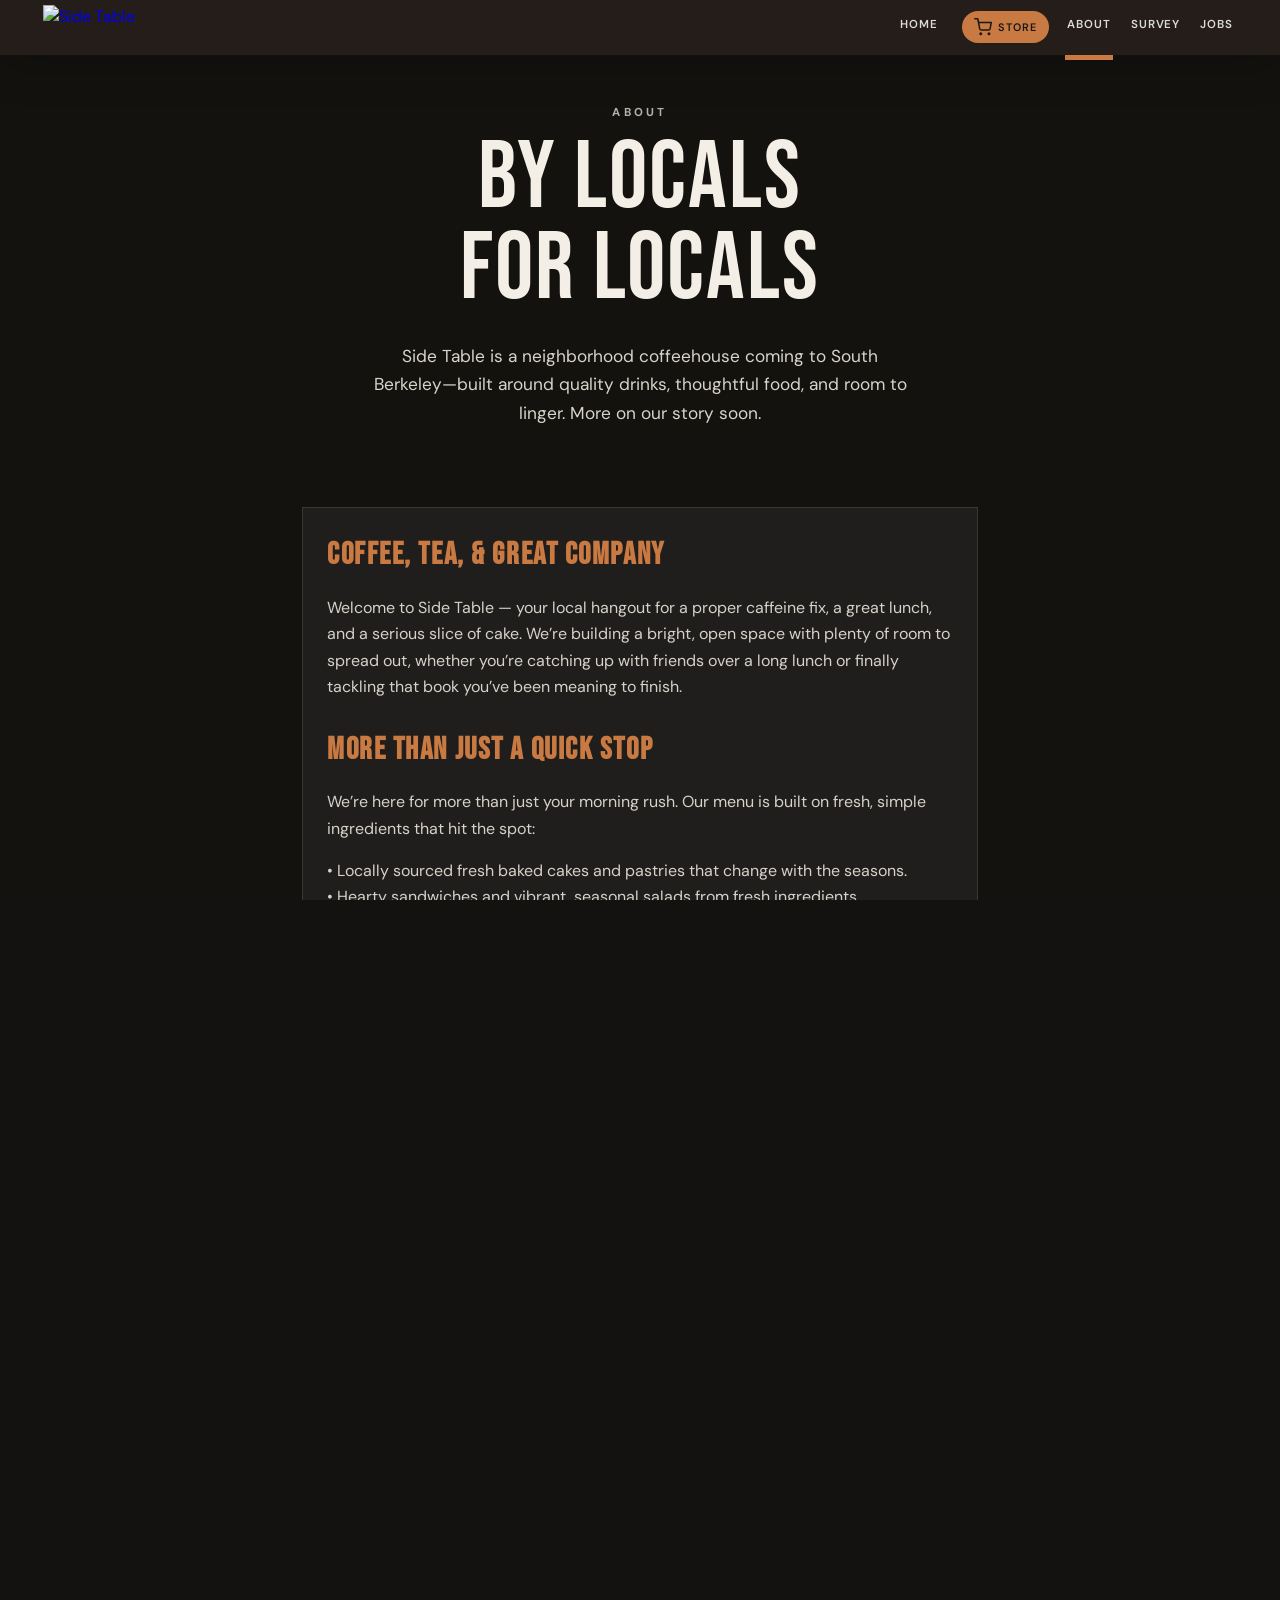
==== commit 16de3693: "changes banner color and logo" ====
--- a/about.html
+++ b/about.html
@@ -4,8 +4,8 @@
     <meta charset="UTF-8" />
     <meta name="viewport" content="width=device-width, initial-scale=1.0, viewport-fit=cover" />
     <title>About | Side Table</title>
-    <link rel="icon" type="image/png" href="./favicon-laccio.png" />
-    <link rel="apple-touch-icon" href="./favicon-laccio.png" />
+    <link rel="icon" type="image/png" href="./favicon.png" />
+    <link rel="apple-touch-icon" href="./favicon.png" />
     <meta property="og:image" content="./thumbnail.jpg" />
     <meta name="twitter:card" content="summary_large_image" />
     <meta name="twitter:image" content="./thumbnail.jpg" />
--- a/styles.css
+++ b/styles.css
@@ -48,7 +48,7 @@
   left: 0;
   right: 0;
   z-index: 1000;
-  background: rgb(30, 30, 30);
+  background: #241d19;
   box-shadow: 0 0 50px rgba(0, 0, 0, .3);
   padding: 5px;
   display: flex;
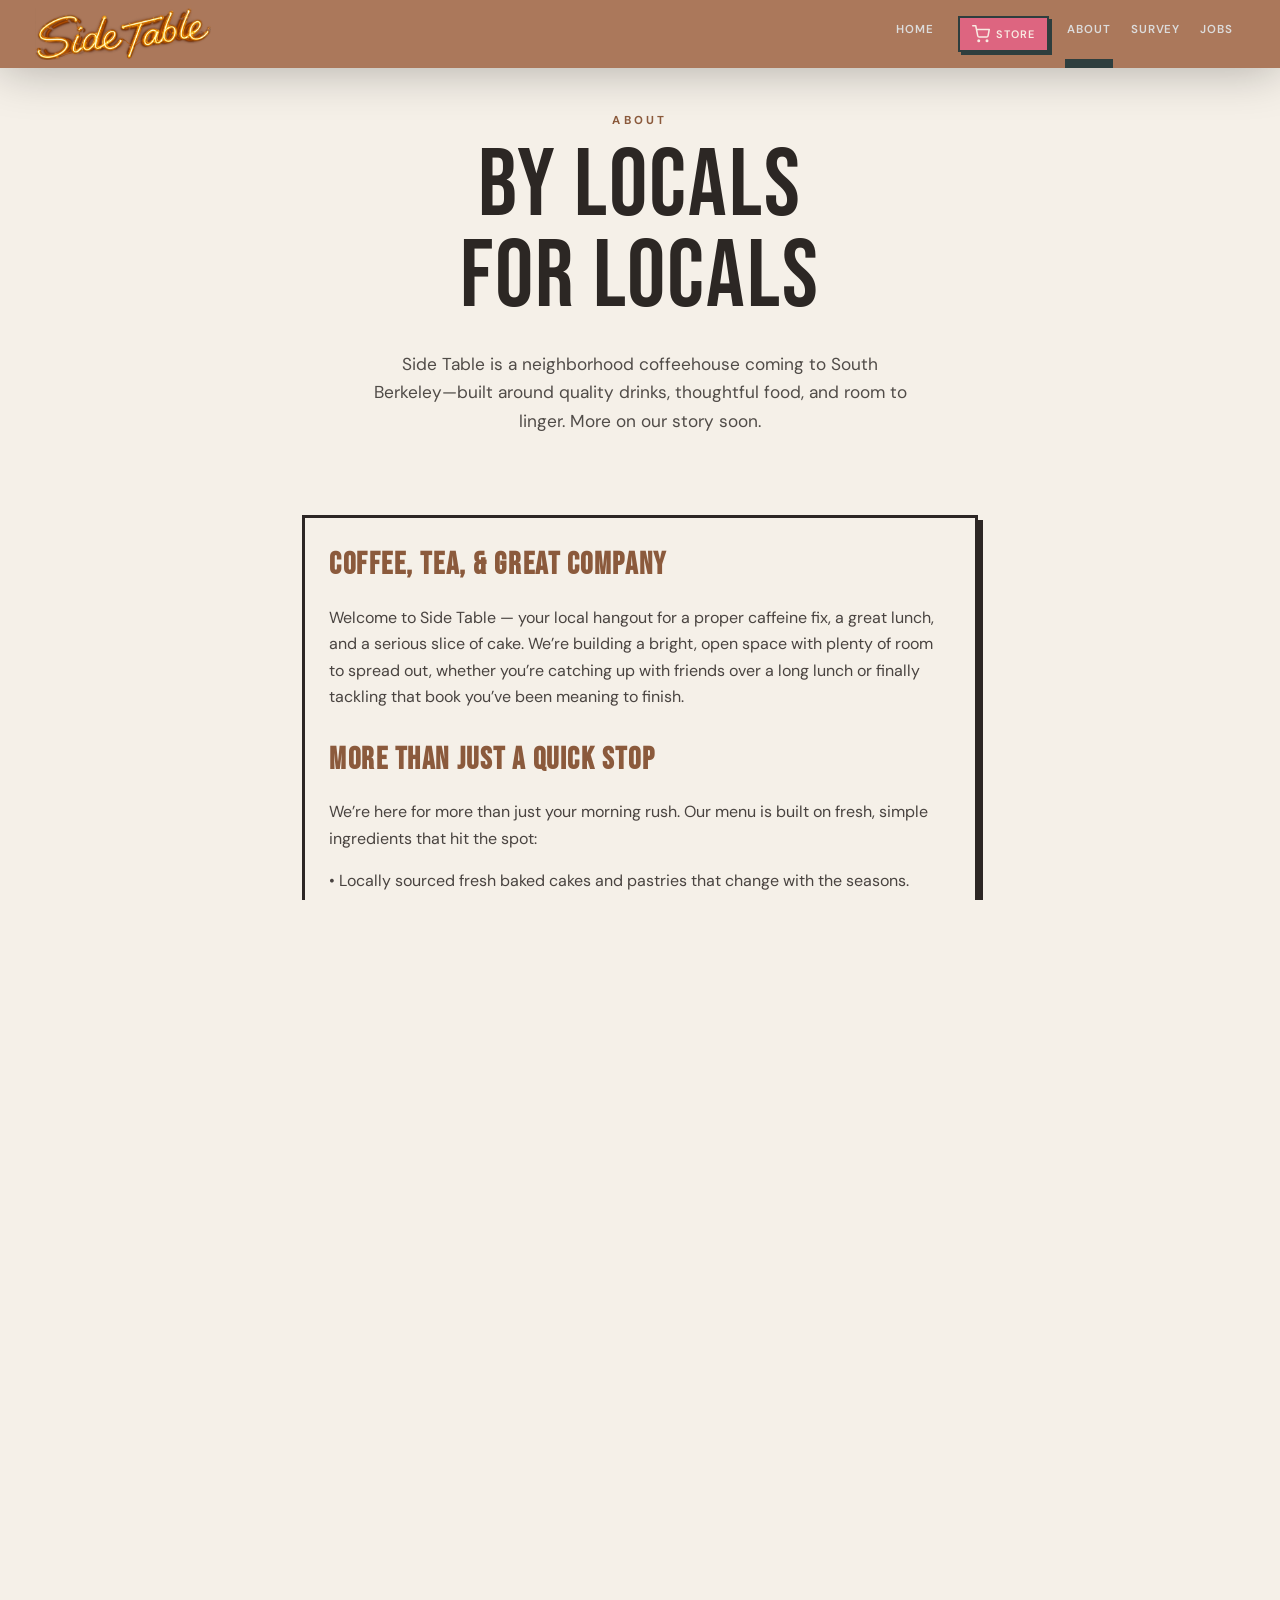
==== commit 28fc2ba1: "Redesign home hero with mascot scroll animation and accent palette. Add layered mascot walk, hero pa" ====
--- a/about.html
+++ b/about.html
@@ -18,15 +18,10 @@
     <link rel="stylesheet" href="./styles.css" />
   </head>
   <body>
-    <video class="bg-video" autoplay muted loop playsinline>
-      <source src="./st-bg.mp4" type="video/mp4" />
-    </video>
-
     <header class="site-header">
       <div class="site-header-inner">
         <a class="site-header-img" href="./index.html" aria-label="Side Table">
-          <img src="./st-logo-white.png" alt="" class="site-header-logo" />
-          <img src="./st-wordmark-white.png" alt="Side Table" class="site-header-wordmark" />
+          <img src="./neon-2.png" alt="Side Table Coffee" class="site-header-wordmark" />
         </a>
 <button type="button" class="site-nav-toggle" id="siteNavToggle" aria-expanded="false" aria-controls="siteNavDrawer">
           <span class="site-nav-toggle-bars" aria-hidden="true"><span></span><span></span><span></span></span>
--- a/styles.css
+++ b/styles.css
@@ -3,7 +3,20 @@
 }
 
 :root {
-  --site-header-h: 64px;
+  --cream: #f5f0e8;
+  --cream-deep: #ebe4d8;
+  --ink: #2c2724;
+  --brown: #8b5a3c;
+  --brown-mid: #a86530;
+  --brown-light: #c97a42;
+  --accent-slate: #2e3e3e;
+  --accent-terracotta: #9a604a;
+  --accent-blush: #f8ebe2;
+  --accent-peach: #ab785b;
+  --accent-pink: #dd6580;
+  --accent-pink-dark: #c95572;
+  --accent-green: #3d7747;
+  --site-header-h: 72px;
 }
 
 html {
@@ -26,20 +39,19 @@
   scroll-padding-top: calc(var(--site-header-h) + 12px);
   font-family: "DM Sans", "Inter", Arial, sans-serif;
   line-height: 1.5;
-  background: #141210;
+  background: var(--cream);
   display: flex;
   flex-direction: column;
   min-height: 0;
-  color: #eae6e1;
+  color: var(--ink);
 }
 
 body::before {
-  content: "";
-  position: fixed;
-  inset: 0;
-  background: rgba(20, 18, 16, 0.72);
-  z-index: -1;
-  pointer-events: none;
+  display: none;
+}
+
+.bg-video {
+  display: none;
 }
 
 .site-header {
@@ -48,9 +60,9 @@
   left: 0;
   right: 0;
   z-index: 1000;
-  background: #241d19;
-  box-shadow: 0 0 50px rgba(0, 0, 0, .3);
-  padding: 5px;
+  background: var(--accent-peach);
+  box-shadow: 0 0 50px rgba(0, 0, 0, 0.3);
+  padding: 8px 5px;
   display: flex;
   justify-content: center;
 }
@@ -58,7 +70,7 @@
 .site-header-inner {
   width: 100%;
   max-width: 1200px;
-  min-height: 45px;
+  min-height: 52px;
   margin: 0 20px 0 10px;
   display: flex;
   align-items: center;
@@ -83,8 +95,11 @@
 
 .site-header-wordmark {
   display: block;
-  height: 45px;
+  height: 52px;
   width: auto;
+  max-width: min(300px, 58vw);
+  object-fit: contain;
+  object-position: left center;
 }
 
 .site-nav ul {
@@ -107,7 +122,7 @@
   text-transform: uppercase;
   letter-spacing: 0.08em;
   padding: 21px 2px;
-  border-bottom: 5px solid transparent;
+  border-bottom: 9px solid transparent;
   color: #dcdcdc;
   transition: all 0.1s;
 }
@@ -116,13 +131,12 @@
 .site-nav a:focus-visible {
   filter: brightness(1.1);
   color: #ffffff;
-  border-bottom-color: #ffffff;
+  border-bottom-color: var(--brown);
   outline: none;
 }
 
 .site-nav a.is-current {
-  border-bottom-color: #c97a42;
-  /* color: #c97a42; */
+  border-bottom-color: var(--accent-slate);
 }
 
 .visually-hidden {
@@ -202,6 +216,7 @@
   border: none;
   border-radius: 4px;
   background: transparent;
+  color: #ffffff;
   font-size: 4.5rem;
   line-height: 1;
   cursor: pointer;
@@ -763,9 +778,11 @@
   margin-left: 6px;
   padding: 7px 12px 7px;
   border-bottom: none;
-  border-radius: 999px;
-  background: #c97a42;
-  color: #1a1816 !important;
+  border-radius: 0;
+  background: var(--accent-pink);
+  color: var(--accent-blush) !important;
+  border: 2px solid var(--accent-slate);
+  box-shadow: 3px 3px 0 var(--accent-slate);
   letter-spacing: 0.1em;
   font-size: 0.68rem;
 }
@@ -773,20 +790,46 @@
 .site-nav a.site-nav-cta:hover,
 .site-nav a.site-nav-cta:focus-visible {
   border-bottom-color: transparent;
-  filter: brightness(1.05);
-  color: #0f0e0d !important;
+  transform: translate(1px, 1px);
+  box-shadow: 2px 2px 0 var(--accent-slate);
+  color: var(--accent-blush) !important;
+  background: var(--accent-pink-dark);
+  filter: none;
 }
 
 .page.page--home {
   max-width: none;
   margin: 0;
-  padding: calc(12px + var(--site-header-h)) 0 64px;
+  padding: 0 0 64px;
   width: 100%;
 }
 
 .st-hero {
   position: relative;
-  padding: clamp(28px, 6vw, 72px) clamp(20px, 5vw, 48px) clamp(40px, 8vw, 88px);
+  overflow: hidden;
+  --hero-pattern-x: 0px;
+  padding: calc(12px + var(--site-header-h) + clamp(40px, 6vw, 80px)) clamp(20px, 5vw, 48px)
+    clamp(28px, 6vw, 40px);
+  background-color: #f7e4a0;
+  border-bottom: 3px solid var(--ink);
+}
+
+.st-hero::before {
+  content: "";
+  position: absolute;
+  inset: 0;
+  z-index: 1;
+  pointer-events: none;
+  background-image: url("./hero-pattern.png");
+  background-repeat: repeat-x;
+  background-size: auto 100%;
+  background-position: var(--hero-pattern-x) top;
+  opacity: 0.1;
+}
+
+.st-hero-scroll-stage {
+  position: relative;
+  z-index: 2;
 }
 
 .st-hero-inner {
@@ -798,13 +841,156 @@
   align-items: center;
 }
 
+.st-hero-scroll-stage {
+  position: relative;
+  overflow: visible;
+}
+
+.st-hero-scroll-stage .st-hero-inner {
+  align-items: center;
+  overflow: visible;
+}
+
+.st-hero--brand {
+  overflow: visible;
+}
+
+.st-hero-mascot-col {
+  position: relative;
+  display: flex;
+  justify-content: flex-end;
+  align-items: center;
+  overflow: visible;
+}
+
+.st-hero-brand {
+  margin: 0;
+  will-change: transform, opacity;
+}
+
+.st-mascot-walker {
+  position: relative;
+  z-index: 2;
+  width: min(100%, 420px);
+  margin: 0 0 0 auto;
+  will-change: transform;
+  transform: translateX(0);
+}
+
+.st-mascot-stage {
+  position: relative;
+  width: 100%;
+  aspect-ratio: 913 / 1024;
+  will-change: transform;
+}
+
+.st-mascot-layer {
+  position: absolute;
+  inset: 0;
+  width: 100%;
+  height: 100%;
+  object-fit: contain;
+  pointer-events: none;
+  will-change: transform;
+}
+
+.st-mascot-layer--leg-right {
+  z-index: 1;
+  transform-origin: 58.4% 59.8%;
+}
+
+.st-mascot-layer--leg-left {
+  z-index: 2;
+  transform-origin: 62.7% 59.7%;
+}
+
+.st-mascot-layer--arm-right {
+  z-index: 3;
+  transform-origin: 47.9% 42.3%;
+}
+
+.st-mascot-layer--body {
+  z-index: 4;
+  transform-origin: 50% 58%;
+}
+
+.st-mascot-layer--arm-left {
+  z-index: 5;
+  transform-origin: 66.4% 44.4%;
+}
+
+.st-mascot-layer--marks {
+  z-index: 6;
+  transform-origin: 21% 17%;
+}
+
+.st-display-line .split-word {
+  display: inline-block;
+  overflow: hidden;
+  vertical-align: top;
+}
+
+.st-display-line .split-inner {
+  display: inline-block;
+  will-change: transform, opacity;
+}
+
+.st-moment-line {
+  overflow: hidden;
+}
+
+.st-story-media {
+  will-change: transform;
+}
+
+.st-shop-card {
+  will-change: transform, opacity;
+}
+
+.st-community-title {
+  will-change: transform, opacity;
+}
+
+/* GSAP drives motion — disable CSS transition reveals on home */
+html.js-gsap-active .page--home .reveal-up,
+html.js-gsap-active .page--home .reveal-h2 {
+  opacity: 1;
+  transform: none;
+  transition: none;
+}
+
+html.js-gsap-active .page--home .reveal-img img {
+  clip-path: inset(0 0 0 0);
+  transition: none;
+}
+
+.st-hero-copy--centered {
+  max-width: 38rem;
+  margin: 0 auto;
+  text-align: center;
+}
+
+.st-hero-copy--centered .st-hero-actions {
+  align-items: center;
+  justify-content: center;
+}
+
+.st-hero-copy--centered .st-display {
+  text-align: center;
+}
+
+.st-hero-copy--centered .st-lede {
+  margin-left: auto;
+  margin-right: auto;
+}
+
 .st-kicker {
   margin: 0 0 12px;
   font-size: 0.72rem;
   font-weight: 700;
   letter-spacing: 0.28em;
   text-transform: uppercase;
-  color: rgba(244, 239, 230, 0.72);
+  color: var(--brown);
 }
 
 .st-lede {
@@ -812,7 +998,7 @@
   max-width: 34rem;
   font-size: clamp(1rem, 1.35vw, 1.12rem);
   line-height: 1.65;
-  color: rgba(244, 239, 230, 0.88);
+  color: rgba(44, 39, 36, 0.82);
 }
 
 .st-display {
@@ -822,8 +1008,191 @@
   letter-spacing: 0.02em;
   font-weight: 400;
   text-transform: uppercase;
-  color: #f4efe6;
+  color: var(--ink);
   rotate: 0deg;
+}
+
+.st-display-line {
+  display: block;
+}
+
+.st-hero-actions {
+  display: flex;
+  flex-direction: column;
+  align-items: flex-start;
+  gap: 0;
+}
+
+.st-marquee {
+  overflow: hidden;
+  width: 100%;
+}
+
+.st-marquee--hero {
+  background: var(--ink);
+  color: var(--cream);
+  border-top: 3px solid var(--ink);
+  border-bottom: 3px solid var(--ink);
+}
+
+.st-marquee-track {
+  display: flex;
+  width: max-content;
+  animation: st-marquee-scroll 32s linear infinite;
+}
+
+.st-marquee-segment {
+  flex-shrink: 0;
+  padding: 12px 0;
+  font-size: 0.68rem;
+  font-weight: 700;
+  letter-spacing: 0.24em;
+  text-transform: uppercase;
+  white-space: nowrap;
+  padding-right: 2.5rem;
+}
+
+.st-marquee--hero .st-marquee-segment {
+  padding: 24px 0;
+  font-size: 1.36rem;
+  letter-spacing: 0.2em;
+}
+
+@keyframes st-marquee-scroll {
+  from {
+    transform: translateX(0);
+  }
+  to {
+    transform: translateX(-50%);
+  }
+}
+
+.st-moment {
+  position: relative;
+  overflow: hidden;
+  color: var(--cream);
+  padding: clamp(56px, 10vw, 100px) clamp(20px, 5vw, 48px);
+  scroll-margin-top: calc(var(--site-header-h) + 12px);
+  background: var(--brown);
+}
+
+.st-moment-video {
+  position: absolute;
+  inset: 0;
+  z-index: 0;
+  pointer-events: none;
+}
+
+.st-moment-video-media {
+  display: block;
+  width: 100%;
+  height: 100%;
+  object-fit: cover;
+}
+
+.st-moment::after {
+  content: "";
+  position: absolute;
+  inset: 0;
+  z-index: 1;
+  pointer-events: none;
+  background: rgba(139, 90, 60, 0.55);
+}
+
+.st-moment-inner {
+  position: relative;
+  z-index: 2;
+  max-width: 1200px;
+  margin: 0 auto;
+}
+
+.st-moment-line {
+  margin: 0;
+  font-family: "Bebas Neue", "Impact", sans-serif;
+  font-size: clamp(3.5rem, 12vw, 8rem);
+  line-height: 0.88;
+  letter-spacing: 0.02em;
+  text-transform: uppercase;
+}
+
+.st-moment-line--accent {
+  color: var(--cream);
+  font-style: italic;
+  font-family: "Grape Nuts", cursive;
+  font-size: clamp(3rem, 10vw, 6.5rem);
+  text-transform: none;
+  letter-spacing: 0.04em;
+  line-height: 1.1;
+}
+
+.st-community {
+  background: var(--ink);
+  color: var(--cream);
+  overflow: hidden;
+}
+
+.st-community-marquee {
+  overflow: hidden;
+  border-bottom: 1px solid rgba(244, 239, 230, 0.1);
+  padding: 14px 0;
+}
+
+.st-community-marquee-track {
+  display: flex;
+  width: max-content;
+  animation: st-marquee-scroll 24s linear infinite;
+}
+
+.st-community-marquee-track span {
+  flex-shrink: 0;
+  padding-right: 2rem;
+  font-size: 0.72rem;
+  font-weight: 700;
+  letter-spacing: 0.22em;
+  text-transform: uppercase;
+  color: rgba(244, 239, 230, 0.45);
+  white-space: nowrap;
+}
+
+.st-community-inner {
+  max-width: 900px;
+  margin: 0 auto;
+  padding: clamp(56px, 9vw, 96px) clamp(24px, 5vw, 48px);
+  text-align: center;
+}
+
+.st-community-title {
+  margin: 0 0 clamp(28px, 5vw, 48px);
+  font-family: "Bebas Neue", "Impact", sans-serif;
+  font-size: clamp(4rem, 14vw, 9rem);
+  line-height: 0.9;
+  letter-spacing: 0.03em;
+  text-transform: uppercase;
+  color: var(--brown-light);
+}
+
+.st-community-list {
+  list-style: none;
+  margin: 0;
+  padding: 0;
+  display: grid;
+  gap: clamp(16px, 3vw, 28px);
+}
+
+.st-community-list li {
+  margin: 0;
+  font-size: clamp(1.05rem, 2.2vw, 1.35rem);
+  line-height: 1.45;
+  color: rgba(244, 239, 230, 0.82);
+  font-style: italic;
+}
+
+.st-community-list li::before {
+  content: "•";
+  display: inline-block;
+  margin-right: 0.6em;
+  color: #c97a42;
+  font-style: normal;
 }
 
 .st-hours-line {
@@ -831,7 +1200,7 @@
   font-size: 0.78rem;
   letter-spacing: 0.14em;
   text-transform: uppercase;
-  color: rgba(244, 239, 230, 0.55);
+  color: rgba(44, 39, 36, 0.55);
 }
 
 .st-btn {
@@ -844,16 +1213,19 @@
   letter-spacing: 0.16em;
   text-transform: uppercase;
   text-decoration: none;
-  border-radius: 2px;
-  transition: transform 0.25s ease, box-shadow 0.25s ease, background 0.2s ease;
+  border-radius: 0;
+  border: 3px solid var(--accent-slate);
+  box-shadow: 4px 4px 0 var(--accent-slate);
+  transition: transform 0.15s ease, box-shadow 0.15s ease, background 0.2s ease;
 }
 
 .store-cart-toggle,
 .st-btn--dark,
 .st-btn--light {
-  background: #c97a42;
-  color: #1a1816 !important;
-  border: 1px solid #c97a42;
+  background: var(--accent-pink);
+  color: var(--accent-blush) !important;
+  border: 3px solid var(--accent-slate);
+  box-shadow: 4px 4px 0 var(--accent-slate);
 }
 
 .store-cart-toggle:hover,
@@ -861,10 +1233,10 @@
 .st-btn--dark:focus-visible,
 .st-btn--light:hover,
 .st-btn--light:focus-visible {
-  transform: translateY(-2px);
-  box-shadow: 0 12px 32px rgba(0, 0, 0, 0.35);
+  transform: translate(2px, 2px);
+  box-shadow: 2px 2px 0 var(--accent-slate);
   outline: none;
-  background: #e9833a;
+  background: var(--accent-pink-dark);
 }
 
 /* .st-btn--dark {
@@ -889,7 +1261,7 @@
   position: relative;
   border-radius: 4px;
   overflow: hidden;
-  /* box-shadow: 0 28px 80px rgba(0, 0, 0, 0.55); */
+  transition: transform 0.1s linear;
 }
 
 .st-hero-media::after {
@@ -918,16 +1290,46 @@
 }
 
 .st-band--visit {
-  background: rgb(244, 239, 230);
+  background: #f4efe6;
   color: #1a1816;
-  padding: 80px 0;
-  display: flex;
+  padding: clamp(64px, 10vw, 100px) clamp(20px, 5vw, 48px);
+  display: flex;
+  position: relative;
+}
+
+.st-band--visit::before {
+  content: "";
+  position: absolute;
+  top: 0;
+  left: 0;
+  width: min(42%, 480px);
+  height: 100%;
+  background: #1a1816;
+  z-index: 0;
+}
+
+.st-band--visit .st-band-inner {
+  position: relative;
+  z-index: 1;
+}
+
+.st-visit-grid > div:first-child {
+  color: #f4efe6;
+  padding: clamp(12px, 3vw, 28px) clamp(16px, 3vw, 32px);
+}
+
+.st-visit-grid > div:first-child .st-label {
+  color: rgba(244, 239, 230, 0.72);
+}
+
+.st-visit-grid > div:first-child .st-visit-text {
+  color: rgba(244, 239, 230, 0.92);
 }
 
 .st-band-inner {
-  /* max-width: 900px; */
   width: 100%;
-  margin: 0 25px;
+  max-width: 1200px;
+  margin: 0 auto;
   display: flex;
   flex-direction: column;
 }
@@ -982,10 +1384,29 @@
 }
 
 .st-story {
-  padding: 100px 0 0 0;
-  border-top: 1px solid #1a1816;
-  border-bottom: 1px solid #1a1816;
-  background: rgb(244, 239, 230);
+  position: relative;
+  padding: clamp(72px, 10vw, 100px) clamp(20px, 5vw, 48px) clamp(48px, 8vw, 72px);
+  border-top: 3px solid var(--ink);
+  border-bottom: 3px solid var(--ink);
+  background: url("./streetview-dusk.jpg") center center / cover no-repeat;
+  overflow: hidden;
+}
+
+.st-story::before {
+  content: "";
+  position: absolute;
+  inset: 0;
+  background: linear-gradient(
+    to bottom,
+    rgba(20, 16, 13, 0.35),
+    rgba(20, 16, 13, 0.55)
+  );
+  pointer-events: none;
+}
+
+.st-story-inner {
+  position: relative;
+  z-index: 1;
 }
 
 .st-story-index {
@@ -994,8 +1415,7 @@
   font-weight: 700;
   letter-spacing: 0.22em;
   text-transform: uppercase;
-  color: #1a1816;
-
+  color: var(--cream);
 }
 
 .st-story-grid {
@@ -1017,18 +1437,12 @@
     list-style: 0.5;
     line-height: 1 !important;
     display: inline;
-    color: #1a1816; 
+    color: var(--cream);
     margin-left: 10%;
   }
    p {
     width: 35%;
     margin-right: 20px;
-  }
-  .st-story-media {
-    width: 100%;
-    object-fit: cover;
-    object-position: top;
-
   }
 }
 
@@ -1054,30 +1468,18 @@
 
 
 
-.st-story-media {
-  margin: 0;
-  border-radius: 4px 4px 0 0;
-  overflow: hidden;
-  /* box-shadow: 0 20px 50px rgba(0, 0, 0, 0.4); */
-}
-
-.st-story-media img {
-  display: block;
-  width: 100%;
-  height: auto;
-}
-
 .st-story-body {
   margin: 0;
   font-size: 1.02rem;
   line-height: 1.7;
-  color: #1a1816; 
+  color: rgba(245, 240, 232, 0.92);
 }
 
 .st-shop {
   padding: clamp(48px, 8vw, 88px) clamp(20px, 5vw, 48px);
-  background: #f4efe6;
-  color: #1a1816;
+  background: var(--cream);
+  color: var(--ink);
+  border-top: 3px solid var(--ink);
 }
 
 .st-shop-inner {
@@ -1105,9 +1507,18 @@
 .st-shop-card {
   display: flex;
   flex-direction: column;
-  border-radius: 20px;
+  border-radius: 0;
   padding: 0 0 22px;
-  transition: transform 0.35s ease, box-shadow 0.35s ease;
+  background: var(--cream-deep);
+  border: 3px solid var(--ink);
+  box-shadow: 5px 5px 0 var(--ink);
+  overflow: hidden;
+  transition: transform 0.2s ease, box-shadow 0.2s ease;
+}
+
+.st-shop-card:hover {
+  transform: translate(2px, 2px);
+  box-shadow: 3px 3px 0 var(--ink);
 }
 
 .st-shop-card-media {
@@ -1128,7 +1539,7 @@
 }
 
 .st-shop-card-title {
-  margin: 18px 0 8px;
+  margin: 18px 20px 8px;
   font-size: 1.2rem;
   font-weight: 700;
   letter-spacing: 0.06em;
@@ -1136,7 +1547,7 @@
 }
 
 .st-shop-card-desc {
-  margin: 0 0 16px;
+  margin: 0 20px 16px;
   flex: 1 1 auto;
   font-size: 0.92rem;
   line-height: 1.55;
@@ -1162,7 +1573,8 @@
 
 .st-contact {
   padding: clamp(48px, 8vw, 88px) clamp(20px, 5vw, 48px);
-  background: #161412;
+  background: var(--cream-deep);
+  border-top: 3px solid var(--ink);
 }
 
 .st-contact-inner {
@@ -1176,7 +1588,7 @@
   font-size: clamp(2.2rem, 4.5vw, 3rem);
   font-weight: 400;
   letter-spacing: 0.04em;
-  color: #f4efe6;
+  color: var(--ink);
 }
 
 .st-contact-email {
@@ -1209,8 +1621,9 @@
 }
 
 .st-card {
-  background: rgba(244, 239, 230, 0.06);
-  border: 1px solid rgba(244, 239, 230, 0.12);
+  background: var(--cream);
+  border: 3px solid var(--ink);
+  box-shadow: 5px 5px 0 var(--ink);
   padding: 24px 22px 28px;
 }
 
@@ -1220,13 +1633,13 @@
   font-weight: 700;
   letter-spacing: 0.12em;
   text-transform: uppercase;
-  color: #f4efe6;
+  color: var(--ink);
 }
 
 .st-card-note {
   margin: -8px 0 16px;
   font-size: 0.88rem;
-  color: rgba(244, 239, 230, 0.65);
+  color: rgba(44, 39, 36, 0.65);
 }
 
 .st-form {
@@ -1250,26 +1663,26 @@
   font-weight: 600;
   letter-spacing: 0.1em;
   text-transform: uppercase;
-  color: rgba(244, 239, 230, 0.75);
+  color: rgba(44, 39, 36, 0.75);
 }
 
 .st-req {
-  color: #c97a42;
+  color: var(--brown);
 }
 
 .st-form input,
 .st-form textarea {
-  border: 1px solid rgba(244, 239, 230, 0.22);
-  border-radius: 2px;
+  border: 2px solid var(--ink);
+  border-radius: 0;
   padding: 11px 12px;
-  background: rgba(10, 9, 8, 0.55);
-  color: #f4efe6;
+  background: var(--cream);
+  color: var(--ink);
   font-family: inherit;
 }
 
 .st-form input::placeholder,
 .st-form textarea::placeholder {
-  color: rgba(244, 239, 230, 0.35);
+  color: rgba(44, 39, 36, 0.35);
   font-style: normal;
 }
 
@@ -1282,14 +1695,48 @@
   gap: 14px;
 }
 
-/* Scroll: section h2 fades in over 2s */
+/* Scroll reveals: fade + slide up */
+.reveal-up {
+  opacity: 0;
+  transform: translateY(36px);
+  transition:
+    opacity 0.9s cubic-bezier(0.19, 1, 0.22, 1),
+    transform 0.9s cubic-bezier(0.19, 1, 0.22, 1);
+}
+
+.reveal-up.is-visible {
+  opacity: 1;
+  transform: translateY(0);
+}
+
+.reveal-up--delay-1 {
+  transition-delay: 0.12s;
+}
+
+.reveal-up--delay-2 {
+  transition-delay: 0.24s;
+}
+
+.reveal-up--delay-3 {
+  transition-delay: 0.36s;
+}
+
+.reveal-up--delay-4 {
+  transition-delay: 0.48s;
+}
+
+/* Scroll: section h2 fades + rises */
 .reveal-h2 {
   opacity: 0;
-  transition: opacity 2s ease;
+  transform: translateY(28px);
+  transition:
+    opacity 1.2s ease,
+    transform 1.2s cubic-bezier(0.19, 1, 0.22, 1);
 }
 
 .reveal-h2.is-visible {
   opacity: 1;
+  transform: translateY(0);
 }
 
 /* Scroll: image “wipe” reveal (clip-path) */
@@ -1328,10 +1775,10 @@
 
 .st-ticker {
   overflow: hidden;
-  background: #c97a42;
-  color: #1a1816;
-  border-top: 1px solid rgba(26, 24, 22, 0.12);
-  border-bottom: 1px solid rgba(26, 24, 22, 0.12);
+  background: var(--brown);
+  color: var(--cream);
+  border-top: 3px solid var(--ink);
+  border-bottom: 3px solid var(--ink);
 }
 
 .st-ticker-track {
@@ -1361,25 +1808,26 @@
 }
 
 .site-footer.site-footer--theme {
-  background: rgba(12, 11, 10, 0.95);
-  border-top: 1px solid rgba(244, 239, 230, 0.08);
-  color: rgba(244, 239, 230, 0.78);
+  background: var(--cream);
+  border-top: 3px solid var(--ink);
+  color: rgba(44, 39, 36, 0.78);
 }
 
 .site-footer.site-footer--theme a {
-  color: #c97a42;
+  color: var(--brown);
 }
 
 .site-footer.site-footer--theme .footer-label {
-  color: rgba(244, 239, 230, 0.5);
+  color: rgba(44, 39, 36, 0.5);
 }
 
 .site-footer.site-footer--theme .privacy-link {
-  color: rgba(244, 239, 230, 0.45);
+  color: rgba(44, 39, 36, 0.45);
 }
 
 .site-footer.site-footer--theme .social-icon img {
-  opacity: 0.6;
+  opacity: 0.75;
+  filter: brightness(0);
 }
 
 @media (max-width: 640px) {
@@ -1395,10 +1843,38 @@
     grid-template-columns: 1fr;
   }
 
+  .st-hero-mascot-col {
+    order: -1;
+    justify-content: center;
+  }
+
+  .st-mascot-walker {
+    margin: 0 auto;
+  }
+
   .st-hero-media {
     order: -1;
     max-width: 420px;
     margin: 0 auto;
+  }
+
+  .st-band--visit::before {
+    width: 100%;
+    height: auto;
+    bottom: 0;
+    min-height: 48%;
+  }
+
+  .st-visit-grid {
+    flex-direction: column;
+  }
+
+  .st-visit-grid > div:first-child {
+    padding-bottom: clamp(24px, 5vw, 40px);
+  }
+
+  .st-visit-grid > div:last-child {
+    padding-top: clamp(8px, 2vw, 16px);
   }
 
   .st-shop-grid {
@@ -1453,10 +1929,10 @@
 }
 
 .page--inner .card {
-  background: rgba(244, 239, 230, 0.06);
-  border: 1px solid rgba(244, 239, 230, 0.12);
-  box-shadow: none;
-  color: rgba(244, 239, 230, 0.92);
+  background: var(--cream);
+  border: 3px solid var(--ink);
+  box-shadow: 5px 5px 0 var(--ink);
+  color: var(--ink);
 }
 
 .page--inner .card h2 {
@@ -1464,7 +1940,7 @@
   font-size: clamp(1.55rem, 3.8vw, 1.95rem);
   letter-spacing: 0.05em;
   text-transform: uppercase;
-  color: #c97a42;
+  color: var(--brown);
   margin: 26px 0 12px;
 }
 
@@ -1474,14 +1950,14 @@
 
 .page--inner .card p,
 .page--inner .card.about .about-points div {
-  color: rgba(244, 239, 230, 0.86);
+  color: rgba(44, 39, 36, 0.86);
   line-height: 1.65;
 }
 
 .page--inner .card.jobs ul.jobs-list {
   margin: 0 0 8px;
   padding-left: 1.15em;
-  color: rgba(244, 239, 230, 0.86);
+  color: rgba(44, 39, 36, 0.86);
   line-height: 1.65;
 }
 
@@ -2153,15 +2629,23 @@
 }
 
 .page--inner .card a {
-  color: #c97a42;
-}
-
-h2.card-header  {
+  color: var(--brown);
+}
+
+h2.card-header {
   font-family: "Bebas Neue", "Impact", sans-serif;
   font-size: clamp(1.9rem, 4.5vw, 2.5rem);
   letter-spacing: 0.04em;
-  color: #c97a42;
+  color: var(--brown);
   margin: 0 0 24px;
+}
+
+.jobs-list {
+  color: var(--ink);
+}
+
+#primaryNavDrawerList a.is-current {
+  color: var(--brown);
 }
 
 .page--inner .card.survey .form {
@@ -2177,13 +2661,13 @@
 }
 
 .page--inner .card.survey fieldset {
-  border: 1px solid rgba(244, 239, 230, 0.22);
-  border-radius: 2px;
+  border: 2px solid var(--ink);
+  border-radius: 0;
   padding: 14px 16px;
 }
 
 .page--inner .card.survey fieldset label {
-  color: #c97a42;
+  color: var(--brown);
   font-size: 1rem;
   font-weight: 400;
   text-transform: none;
@@ -2193,20 +2677,20 @@
 
 .page--inner .card.survey select,
 .page--inner .card.survey textarea {
-  background: rgba(10, 9, 8, 0.55);
-  border: 1px solid rgba(244, 239, 230, 0.22);
-  color: #f4efe6;
+  background: var(--cream);
+  border: 2px solid var(--ink);
+  color: var(--ink);
   width: 100%;
 }
 
 .page--inner .card.survey select option {
-  background: #1a1816;
-  color: #f4efe6;
+  background: var(--cream);
+  color: var(--ink);
 }
 
 .page--inner .card.survey .q-cont select,
 .page--inner .card.survey .q-cont textarea {
-  border-color: rgba(244, 239, 230, 0.22);
+  border-color: var(--ink);
 }
 
 @media (max-width: 640px) {
@@ -2216,18 +2700,15 @@
     margin-top: 20px;
     padding: 22px 18px 32px !important;
     text-align: left;
-    background: rgba(244, 239, 230, 0.06) !important;
-    border: 1px solid rgba(244, 239, 230, 0.12) !important;
-  }
-
-  .page--inner .card.survey {
-    text-align: left;
+    background: var(--cream) !important;
+    border: 3px solid var(--ink) !important;
+    box-shadow: 5px 5px 0 var(--ink) !important;
   }
 
   .page--inner .card.survey h2 {
     margin-left: 0 !important;
     text-align: center;
-    color: #c97a42;
+    color: var(--brown);
   }
 }
 
@@ -2239,15 +2720,37 @@
 
   .st-hero-media img {
     animation: none;
+    transform: none !important;
+  }
+
+  .st-moment-video {
+    display: none;
+  }
+
+  .st-ticker-track,
+  .st-marquee-track,
+  .st-community-marquee-track {
+    animation: none;
+  }
+
+  .st-mascot-walker {
+    position: relative;
+  }
+
+  .st-mascot-layer {
+    transition: none !important;
+  }
+
+  html.js-gsap-active .page--home .reveal-up,
+  html.js-gsap-active .page--home .reveal-h2 {
+    opacity: 1;
     transform: none;
   }
 
-  .st-ticker-track {
-    animation: none;
-  }
-
-  .reveal-h2 {
+  .reveal-h2,
+  .reveal-up {
     opacity: 1;
+    transform: none;
     transition: none;
   }
 
@@ -2275,14 +2778,6 @@
   }
 }
 
-.jobs-list {
-  color: #ffffff;
-}
-
 .center {
   text-align: center;
-}
-
-#primaryNavDrawerList a.is-current {
-  color: #c97a42;
 }
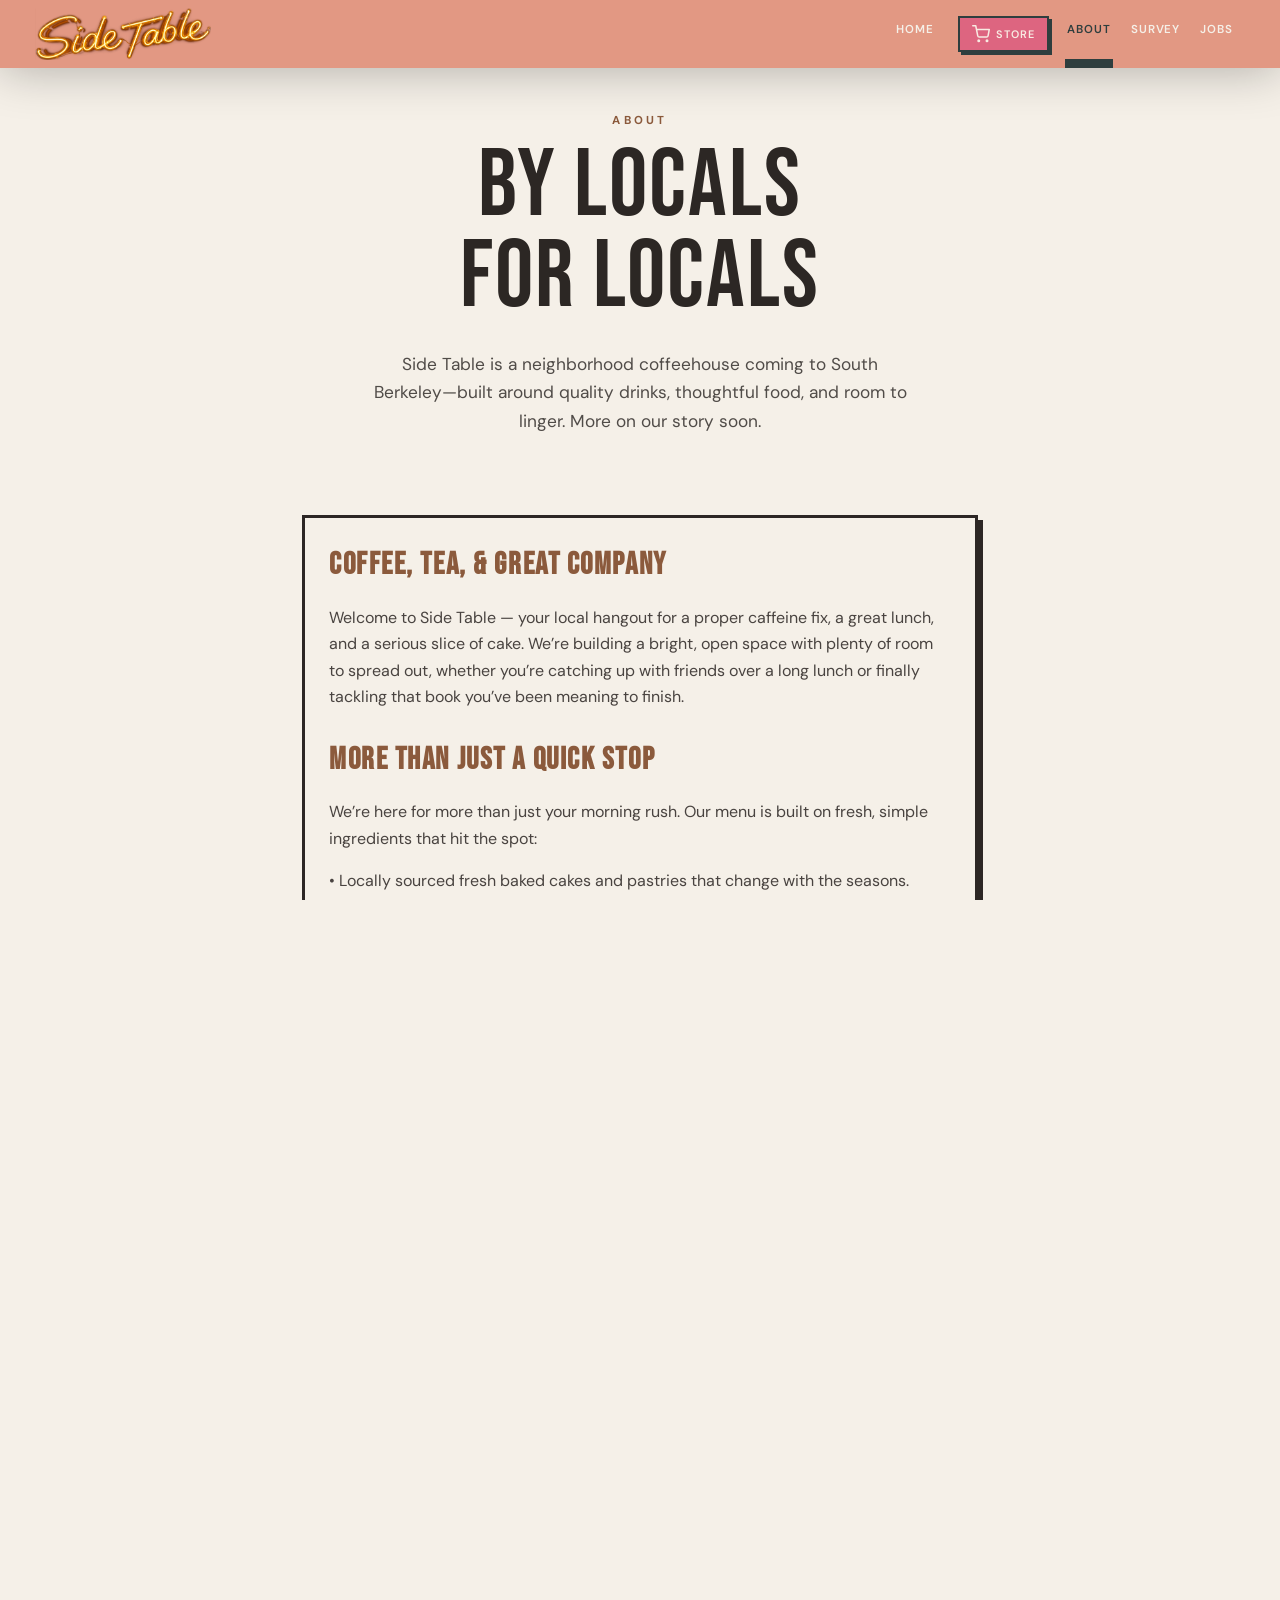
==== commit acc22a1a: "90% there" ====
--- a/about.html
+++ b/about.html
@@ -140,30 +140,23 @@
     </div>
 
     <footer class="site-footer site-footer--theme">
-      <div class="site-footer-inner">
-        <div class="site-footer-contact">
-          <div class="footer-item">
-            <div class="footer-label">Contact</div>
-            <div>
-              <a href="mailto:hello@sidetablecoffee.com">hello@sidetablecoffee.com</a><br />
-              <span>South Berkeley, CA</span>
-            </div>
-          </div>
-          <div class="footer-item">
-            <div class="footer-label">Follow</div>
-            <a
-              class="social-icon"
-              aria-label="Follow us on Instagram"
-              href="https://www.instagram.com/sidetablecoffee/"
-              target="_blank"
-              rel="noopener noreferrer"
-              ><img src="./insta-white.png" alt="Instagram"
-            /></a>
-          </div>
-        </div>
-        <div class="site-footer-social-container">
-          <span class="privacy-link">© 2026 Side Table. All rights reserved.</span>
-          <span class="privacy-link">Berkeley, California</span>
+      <div class="site-footer-inner site-footer-inner--brand-only">
+        <div class="site-footer-brand">
+          <a
+            class="site-footer-insta"
+            href="https://www.instagram.com/sidetablecoffee/"
+            target="_blank"
+            rel="noopener noreferrer"
+          >
+            <img src="./insta-white.png" alt="" width="28" height="28" />
+            <span>Instagram</span>
+          </a>
+          <p class="site-footer-tagline">settle in, with us</p>
+          <p class="site-footer-meta">
+            <span>3300 Adeline Street · Berkeley, CA 94703</span>
+            <span class="site-footer-meta-sep" aria-hidden="true">·</span>
+            <span>&copy; 2026 Side Table</span>
+          </p>
         </div>
       </div>
     </footer>
--- a/styles.css
+++ b/styles.css
@@ -12,7 +12,7 @@
   --accent-slate: #2e3e3e;
   --accent-terracotta: #9a604a;
   --accent-blush: #f8ebe2;
-  --accent-peach: #ab785b;
+  --accent-peach: #e29883;
   --accent-pink: #dd6580;
   --accent-pink-dark: #c95572;
   --accent-green: #3d7747;
@@ -123,7 +123,7 @@
   letter-spacing: 0.08em;
   padding: 21px 2px;
   border-bottom: 9px solid transparent;
-  color: #dcdcdc;
+  color: var(--cream);
   transition: all 0.1s;
 }
 
@@ -136,6 +136,7 @@
 }
 
 .site-nav a.is-current {
+  color: var(--accent-slate);
   border-bottom-color: var(--accent-slate);
 }
 
@@ -242,7 +243,7 @@
     font-family: "Knewave", "Inter", Arial, sans-serif;
   }
   a.is-current {
-    background: rgba(20, 20, 20, 0.95);
+    background: var(--accent-green);
   }
 }
 
@@ -273,69 +274,115 @@
 .site-footer {
   flex-shrink: 0;
   width: 100%;
-  background: rgba(139, 77, 14, 0.1);
-  border-top: 1px solid rgba(255, 255, 255, 0.08);
-  .site-footer-inner {
-    justify-content: space-between;
-    max-width: 1200px;
-    margin: 0 auto;
-    padding: 18px 0;
-    display: flex;
-    flex-direction: row;
-    gap: 21px;
-  }
-  .site-footer-social-container,
-  .site-footer-contact {
-    display: grid;
-    gap: 6px;
-    font-size: 0.9rem;
-    .privacy-link {
-      font-size: 0.7rem;
-    } 
-    a {
-      font-size: 0.8rem;
-      color: inherit;
-      text-decoration: none;
-      text-underline-offset: 3px;
-      transition: color 0.1s ease;
-      &:hover {
-        color: #965121;
-      }
-    }
-    p {
-      margin: 0;
-    }
-  }
-  .site-footer-social {
-    display: flex;
-    flex-wrap: wrap;
-    align-items: center;
-    gap: 16px;
-  }
-  .footer-item {
-    display: flex;
-    flex-direction: row;
-    gap: 10px;
-    align-items: center;
-    .footer-label {
-      width: 60px;
-      text-align: right;
-      font-style: italic;
-      font-size: 0.7rem;
-    }
-  }
-  .social-icon img {
-    width: 30px;
-    height: 30px;
-    opacity: 0.7;
-  }
-  .site-footer-social-container {
-    display: flex;
-    flex-direction: row;
-    align-items: center;
-    justify-content: flex-end;
-    gap: 10px;
-  }
+}
+
+.site-footer-inner {
+  max-width: 1200px;
+  margin: 0 auto;
+  padding: clamp(56px, 9vw, 96px) clamp(20px, 5vw, 48px);
+  display: grid;
+  grid-template-columns: minmax(0, 1fr) minmax(280px, 420px);
+  gap: clamp(32px, 5vw, 64px);
+  align-items: stretch;
+}
+
+.site-footer-inner--brand-only {
+  grid-template-columns: minmax(0, 1fr);
+}
+
+.site-footer-brand {
+  display: flex;
+  flex-direction: column;
+  justify-content: center;
+  align-items: flex-start;
+  padding: 10px 20px;
+}
+
+.site-footer-insta {
+  display: inline-flex;
+  align-items: center;
+  gap: 10px;
+  color: var(--cream);
+  text-decoration: none;
+  font-size: 0.72rem;
+  font-weight: 700;
+  letter-spacing: 0.2em;
+  text-transform: uppercase;
+  transition: opacity 0.2s ease;
+}
+
+.site-footer-insta:hover,
+.site-footer-insta:focus-visible {
+  opacity: 0.72;
+  outline: none;
+}
+
+.site-footer-insta img {
+  width: 28px;
+  height: 28px;
+  opacity: 0.92;
+}
+
+.site-footer-tagline {
+  margin: 0;
+  font-family: "Grape Nuts", cursive;
+  font-size: clamp(3rem, 8vw, 5.5rem);
+  line-height: 1;
+  letter-spacing: 0.02em;
+  color: var(--cream);
+  text-align: center;
+}
+
+.site-footer-tagline-container {
+  display: flex;
+  flex-wrap: wrap;
+  gap: 10px;
+}
+
+.site-footer-meta {
+  margin: 0;
+  display: flex;
+  flex-wrap: wrap;
+  justify-content: flex-start;
+  align-items: center;
+  gap: 0.45em 0.85em;
+  font-size: 0.68rem;
+  font-weight: 700;
+  letter-spacing: 0.16em;
+  text-transform: uppercase;
+  color: rgba(245, 240, 232, 0.52);
+}
+
+.site-footer-meta-sep {
+  opacity: 0.45;
+}
+
+.site-footer-newsletter {
+  align-self: start;
+  width: 100%;
+}
+
+.site-footer-newsletter-title {
+  margin: 0 0 12px;
+  font-family: "Bebas Neue", "Impact", sans-serif;
+  font-size: clamp(2rem, 4.5vw, 2.75rem);
+  font-weight: 400;
+  letter-spacing: 0.04em;
+  text-transform: uppercase;
+  line-height: 0.95;
+  color: var(--cream);
+}
+
+.site-footer-newsletter-note {
+  margin: 0 0 18px;
+  font-size: 0.88rem;
+  line-height: 1.55;
+  color: rgba(245, 240, 232, 0.82);
+}
+
+.site-footer-newsletter .st-btn {
+  width: 100%;
+  justify-content: center;
 }
 
 .bg-video {
@@ -639,6 +686,10 @@
     --site-header-h: 64px;
   }
 
+  #visit .st-moment-visit {
+    display: none;
+  }
+
   .site-header {
     backdrop-filter: blur(10px);
     -webkit-backdrop-filter: blur(10px);
@@ -653,16 +704,23 @@
     gap: 10px;
   }
 
-  .footer-item {
-    .footer-label {
-      text-align: left !important;
+  .site-footer {
+    background: var(--accent-slate);
+    border-top: none;
+  }
+
+  .site-footer-tagline {
+    font-size: clamp(5rem, 10vw, 7.5rem);
+    line-height: 0.8;
+    &:last-child {
+      margin-bottom: 20px;
     }
   }
 
-  .site-footer-social-container {
-    width: 100%;
-    justify-content: space-between !important;
-  }
+  .site-footer .site-footer-inner {
+    padding: clamp(48px, 10vw, 72px) 24px;
+  }
+
   .page {
     overflow: hidden;
   }
@@ -676,20 +734,7 @@
     width: 120%;
     margin-left: -10%;
     padding: 15px 20px;
-    color: #dcdcdc;
-  }
-
-  .site-footer {
-    background: none;
-    backdrop-filter: blur(0px);
-    -webkit-backdrop-filter: blur(0px);
-    border-top: none;
-    .site-footer-inner {
-      flex-direction: column;
-      align-items: flex-start;
-      justify-content: flex-start;
-      padding: 18px 30px;
-    }
+    color: var(--accent-slate);
   }
 
   .site-nav-toggle {
@@ -745,12 +790,13 @@
   }
 
   .site-nav-drawer-panel {
+    overflow: hidden;
     position: absolute;
     top: 0;
     right: 0;
     bottom: 0;
     width: 100vw;
-    background: rgba(20, 16, 13, 0.5);
+    background: rgba(142, 104, 75, 0.5);
     backdrop-filter: blur(5px);
     -webkit-backdrop-filter: blur(5px);
     box-shadow: -12px 0 40px rgba(0, 0, 0, 0.18);
@@ -759,7 +805,6 @@
     transform: translateX(100%);
     transition: transform 0.35s cubic-bezier(0.4, 0, 0.2, 1);
     overscroll-behavior: none !important;
-    /* touch-action: pan-y; */
   }
 
   .site-nav-drawer.is-open .site-nav-drawer-panel {
@@ -769,8 +814,6 @@
   .site-nav--drawer {
     flex: 1;
     overscroll-behavior: none !important;
-    /* overflow-y: auto; */
-    /* -webkit-overflow-scrolling: touch; */
   }
 }
 
@@ -800,7 +843,7 @@
 .page.page--home {
   max-width: none;
   margin: 0;
-  padding: 0 0 64px;
+  padding: 0;
   width: 100%;
 }
 
@@ -935,7 +978,7 @@
   will-change: transform, opacity;
 }
 
-.st-moment-line {
+.st-moment-line:not(.st-moment-line--accent) {
   overflow: hidden;
 }
 
@@ -959,6 +1002,14 @@
   transition: none;
 }
 
+html.js-gsap-active .st-hero-copy .st-kicker,
+html.js-gsap-active .st-hero-copy .st-lede,
+html.js-gsap-active .st-hero-copy .st-hero-actions,
+html.js-gsap-active .st-hero-copy .split-inner {
+  opacity: 1;
+  transform: none;
+}
+
 html.js-gsap-active .page--home .reveal-img img {
   clip-path: inset(0 0 0 0);
   transition: none;
@@ -1021,6 +1072,7 @@
   flex-direction: column;
   align-items: flex-start;
   gap: 0;
+  margin-bottom: clamp(56px, 14vw, 112px);
 }
 
 .st-marquee {
@@ -1122,7 +1174,26 @@
   font-size: clamp(3rem, 10vw, 6.5rem);
   text-transform: none;
   letter-spacing: 0.04em;
-  line-height: 1.1;
+  line-height: 1.25;
+  overflow: visible;
+  padding-bottom: 0.1em;
+}
+
+.st-moment-head {
+  overflow: visible;
+  text-align: right;
+}
+
+.st-moment-visit {
+  /* margin-top: clamp(48px, 8vw, 88px); */
+}
+
+.st-moment .st-visit-grid {
+  align-items: stretch;
+}
+
+.st-moment .st-section-title {
+  color: #1a1816;
 }
 
 .st-community {
@@ -1289,49 +1360,12 @@
   }
 }
 
-.st-band--visit {
-  background: #f4efe6;
-  color: #1a1816;
-  padding: clamp(64px, 10vw, 100px) clamp(20px, 5vw, 48px);
-  display: flex;
-  position: relative;
-}
-
-.st-band--visit::before {
-  content: "";
-  position: absolute;
-  top: 0;
-  left: 0;
-  width: min(42%, 480px);
-  height: 100%;
-  background: #1a1816;
-  z-index: 0;
-}
-
-.st-band--visit .st-band-inner {
-  position: relative;
-  z-index: 1;
-}
-
-.st-visit-grid > div:first-child {
-  color: #f4efe6;
-  padding: clamp(12px, 3vw, 28px) clamp(16px, 3vw, 32px);
-}
-
-.st-visit-grid > div:first-child .st-label {
-  color: rgba(244, 239, 230, 0.72);
-}
-
-.st-visit-grid > div:first-child .st-visit-text {
-  color: rgba(244, 239, 230, 0.92);
-}
-
-.st-band-inner {
-  width: 100%;
+.st-visit-grid {
+  display: flex;
+  flex-direction: row;
+  justify-content: space-between;
+  gap: 0;
   max-width: 1200px;
-  margin: 0 auto;
-  display: flex;
-  flex-direction: column;
 }
 
 .st-visit-cont {
@@ -1341,20 +1375,12 @@
 .st-section-title {
   margin: 0 0 22px;
   font-family: "Bebas Neue", "Impact", sans-serif;
-  font-size: 5.5rem;
-  line-height: .9;
+  font-size: clamp(3.2rem, 8vw, 5.5rem);
+  line-height: 0.9;
   font-weight: 400;
   letter-spacing: 0.04em;
   text-transform: uppercase;
   text-align: right;
-}
-
-.st-visit-grid {
-  display: flex;
-  flex-direction: row;
-  justify-content: space-between;
-  gap: 28px 40px;
-  max-width: 1200px;
 }
 
 .st-label {
@@ -1363,31 +1389,23 @@
   font-weight: 700;
   letter-spacing: 0.2em;
   text-transform: uppercase;
-  color: rgba(26, 24, 22, 0.75);
-}
-
-.st-visit-text {
+  color: var(--cream);
+}
+
+.st-visit-text a {
   margin: 0;
+  margin-top: 12px;
   font-size: 1rem;
-  line-height: 1.55;
-}
-
-.st-link-maps {
-  display: inline-block;
-  margin-top: 12px;
-  font-size: 0.72rem;
-  font-weight: 700;
-  letter-spacing: 0.14em;
-  text-transform: uppercase;
-  color: #1a1816;
-  text-underline-offset: 4px;
+  color: var(--cream);
+  text-decoration: none;
+  &:hover {
+    color: var(--accent-pink);
+  }
 }
 
 .st-story {
   position: relative;
-  padding: clamp(72px, 10vw, 100px) clamp(20px, 5vw, 48px) clamp(48px, 8vw, 72px);
-  border-top: 3px solid var(--ink);
-  border-bottom: 3px solid var(--ink);
+  padding: clamp(100px, 14vw, 148px) clamp(20px, 5vw, 48px) clamp(80px, 12vw, 128px);
   background: url("./streetview-dusk.jpg") center center / cover no-repeat;
   overflow: hidden;
 }
@@ -1452,8 +1470,9 @@
       flex-direction: column;
       .st-story-heading {
         margin-left: 0;
+        padding-left: 30px;
         margin-bottom: 20px;
-        text-align: center;
+        text-align: left;
       }
       p {
         padding: 0 30px;
@@ -1476,26 +1495,36 @@
 }
 
 .st-shop {
+  border-top: 15px solid var(--accent-slate);
+  border-bottom: 15px solid var(--accent-slate);
+  --shop-pattern-x: 0px;
+  position: relative;
   padding: clamp(48px, 8vw, 88px) clamp(20px, 5vw, 48px);
-  background: var(--cream);
-  color: var(--ink);
-  border-top: 3px solid var(--ink);
+  background-color: #1e3434;
+  background-image: url("./shop-pattern.png");
+  background-repeat: repeat;
+  background-size: 248px 280px;
+  background-position: var(--shop-pattern-x) 0;
+  color: var(--brown-light);
+  box-shadow: inset 0 0 30px rgba(0, 0, 0, 0.5);
 }
 
 .st-shop-inner {
+  position: relative;
+  z-index: 1;
   max-width: 1120px;
   margin: 0 auto;
 }
 
 .st-shop-title {
-  margin: 0 0 36px;
+  text-align: center;
+  margin: 0 0 clamp(28px, 5vw, 48px);
   font-family: "Bebas Neue", "Impact", sans-serif;
-  font-size: clamp(2.4rem, 5vw, 3.4rem);
-  font-weight: 400;
-  letter-spacing: 0.04em;
-  text-transform: uppercase;
-  text-align: center;
-  color: #1a1816;
+  font-size: clamp(4rem, 14vw, 9rem);
+  line-height: 0.9;
+  letter-spacing: 0.03em;
+  text-transform: uppercase;
+  color: var(--brown-light);
 }
 
 .st-shop-grid {
@@ -1510,28 +1539,30 @@
   border-radius: 0;
   padding: 0 0 22px;
   background: var(--cream-deep);
-  border: 3px solid var(--ink);
-  box-shadow: 5px 5px 0 var(--ink);
+  border: 8px solid var(--accent-green);
+  box-shadow: 10px 10px 0 var(--accent-green);
   overflow: hidden;
   transition: transform 0.2s ease, box-shadow 0.2s ease;
 }
 
 .st-shop-card:hover {
   transform: translate(2px, 2px);
-  box-shadow: 3px 3px 0 var(--ink);
+  box-shadow: 10px 10px 0 var(--accent-pink);
 }
 
 .st-shop-card-media {
   overflow: hidden;
   aspect-ratio: 1;
+  max-height: 200px;
 }
 
 .st-shop-card-media img {
   width: 100%;
   height: 100%;
+  display: block;
   object-fit: cover;
-  display: block;
   transition: transform 0.6s ease;
+  object-position: 0% 70%;
 }
 
 .st-shop-card:hover .st-shop-card-media img {
@@ -1571,10 +1602,62 @@
   outline: none;
 }
 
+.st-find-us {
+  padding: clamp(56px, 9vw, 88px) clamp(20px, 5vw, 48px) clamp(32px, 5vw, 48px);
+  background: var(--ink);
+  color: var(--cream);
+  text-align: center;
+}
+
+.st-find-us-inner {
+  max-width: 960px;
+  margin: 0 auto;
+}
+
+.st-find-us-title {
+  margin: 0 0 clamp(22px, 4vw, 36px);
+  font-family: "Bebas Neue", "Impact", sans-serif;
+  font-size: clamp(3.2rem, 11vw, 6rem);
+  font-weight: 400;
+  letter-spacing: 0.04em;
+  text-transform: uppercase;
+  line-height: 0.92;
+  color: var(--cream);
+}
+
+.st-find-us-link {
+  display: inline-flex;
+  align-items: center;
+  justify-content: center;
+  gap: 14px;
+  color: var(--cream);
+  text-decoration: none;
+  font-size: 0.78rem;
+  font-weight: 700;
+  letter-spacing: 0.2em;
+  text-transform: uppercase;
+  transition: opacity 0.2s ease;
+}
+
+.st-find-us-link:hover,
+.st-find-us-link:focus-visible {
+  opacity: 0.72;
+  outline: none;
+}
+
+.st-find-us-link img {
+  width: 36px;
+  height: 36px;
+  opacity: 0.92;
+}
+
 .st-contact {
   padding: clamp(48px, 8vw, 88px) clamp(20px, 5vw, 48px);
-  background: var(--cream-deep);
-  border-top: 3px solid var(--ink);
+  background: var(--accent-slate);
+}
+
+.st-contact-intro {
+  text-align: center;
 }
 
 .st-contact-inner {
@@ -1588,7 +1671,7 @@
   font-size: clamp(2.2rem, 4.5vw, 3rem);
   font-weight: 400;
   letter-spacing: 0.04em;
-  color: var(--ink);
+  color: var(--cream);
 }
 
 .st-contact-email {
@@ -1614,16 +1697,16 @@
 }
 
 .st-contact-forms {
-  display: grid;
-  grid-template-columns: minmax(0, 1.25fr) minmax(0, 0.85fr);
-  gap: 24px;
-  align-items: start;
+  display: flex;
+  justify-content: center;
+  align-items: center;
+  text-align: center;
 }
 
 .st-card {
-  background: var(--cream);
-  border: 3px solid var(--ink);
-  box-shadow: 5px 5px 0 var(--ink);
+  background: var(--accent-green);
+  border: 10px solid var(--ink);
+  box-shadow: 15px 15px 0 var(--ink);
   padding: 24px 22px 28px;
 }
 
@@ -1775,10 +1858,10 @@
 
 .st-ticker {
   overflow: hidden;
-  background: var(--brown);
-  color: var(--cream);
-  border-top: 3px solid var(--ink);
-  border-bottom: 3px solid var(--ink);
+  background: var(--accent-slate);
+  color: rgba(245, 240, 232, 0.72);
+  border-top: none;
+  border-bottom: none;
 }
 
 .st-ticker-track {
@@ -1808,26 +1891,9 @@
 }
 
 .site-footer.site-footer--theme {
-  background: var(--cream);
-  border-top: 3px solid var(--ink);
-  color: rgba(44, 39, 36, 0.78);
-}
-
-.site-footer.site-footer--theme a {
-  color: var(--brown);
-}
-
-.site-footer.site-footer--theme .footer-label {
-  color: rgba(44, 39, 36, 0.5);
-}
-
-.site-footer.site-footer--theme .privacy-link {
-  color: rgba(44, 39, 36, 0.45);
-}
-
-.site-footer.site-footer--theme .social-icon img {
-  opacity: 0.75;
-  filter: brightness(0);
+  background: var(--accent-slate);
+  border-top: none;
+  color: var(--cream);
 }
 
 @media (max-width: 640px) {
@@ -1858,40 +1924,45 @@
     margin: 0 auto;
   }
 
-  .st-band--visit::before {
-    width: 100%;
-    height: auto;
-    bottom: 0;
-    min-height: 48%;
-  }
-
-  .st-visit-grid {
+  .st-moment .st-visit-grid {
     flex-direction: column;
   }
 
-  .st-visit-grid > div:first-child {
+  .st-moment .st-visit-grid > div:first-child {
     padding-bottom: clamp(24px, 5vw, 40px);
   }
 
-  .st-visit-grid > div:last-child {
+  .st-moment .st-visit-grid > div:last-child {
     padding-top: clamp(8px, 2vw, 16px);
+  }
+
+  .st-moment .st-visit-cont,
+  .st-moment .st-section-title {
+    text-align: left;
   }
 
   .st-shop-grid {
     grid-template-columns: 1fr;
   }
 
+  .site-footer-inner {
+    grid-template-columns: 1fr;
+  }
+
+  .site-footer-brand {
+    min-height: auto;
+  }
+
+  .site-footer-newsletter {
+    max-width: 420px;
+  }
+
   .st-contact-forms {
     grid-template-columns: 1fr;
   }
 
   .st-form-row {
     grid-template-columns: 1fr;
-  }
-
-  .st-visit-grid {
-    grid-template-columns: 1fr;
-    gap: 0;
   }
 }
 
@@ -2282,7 +2353,8 @@
 }
 
 /* Drawer clone: plain Store li only; rich desktop Store is hidden here */
-.site-nav--drawer .site-nav-li--order-desktop {
+.site-nav--drawer .site-nav-li--order-desktop,
+.site-nav--drawer .site-nav-li--desktop-only {
   display: none !important;
 }
 
@@ -2645,7 +2717,7 @@
 }
 
 #primaryNavDrawerList a.is-current {
-  color: var(--brown);
+  color: var(--accent-slate);
 }
 
 .page--inner .card.survey .form {
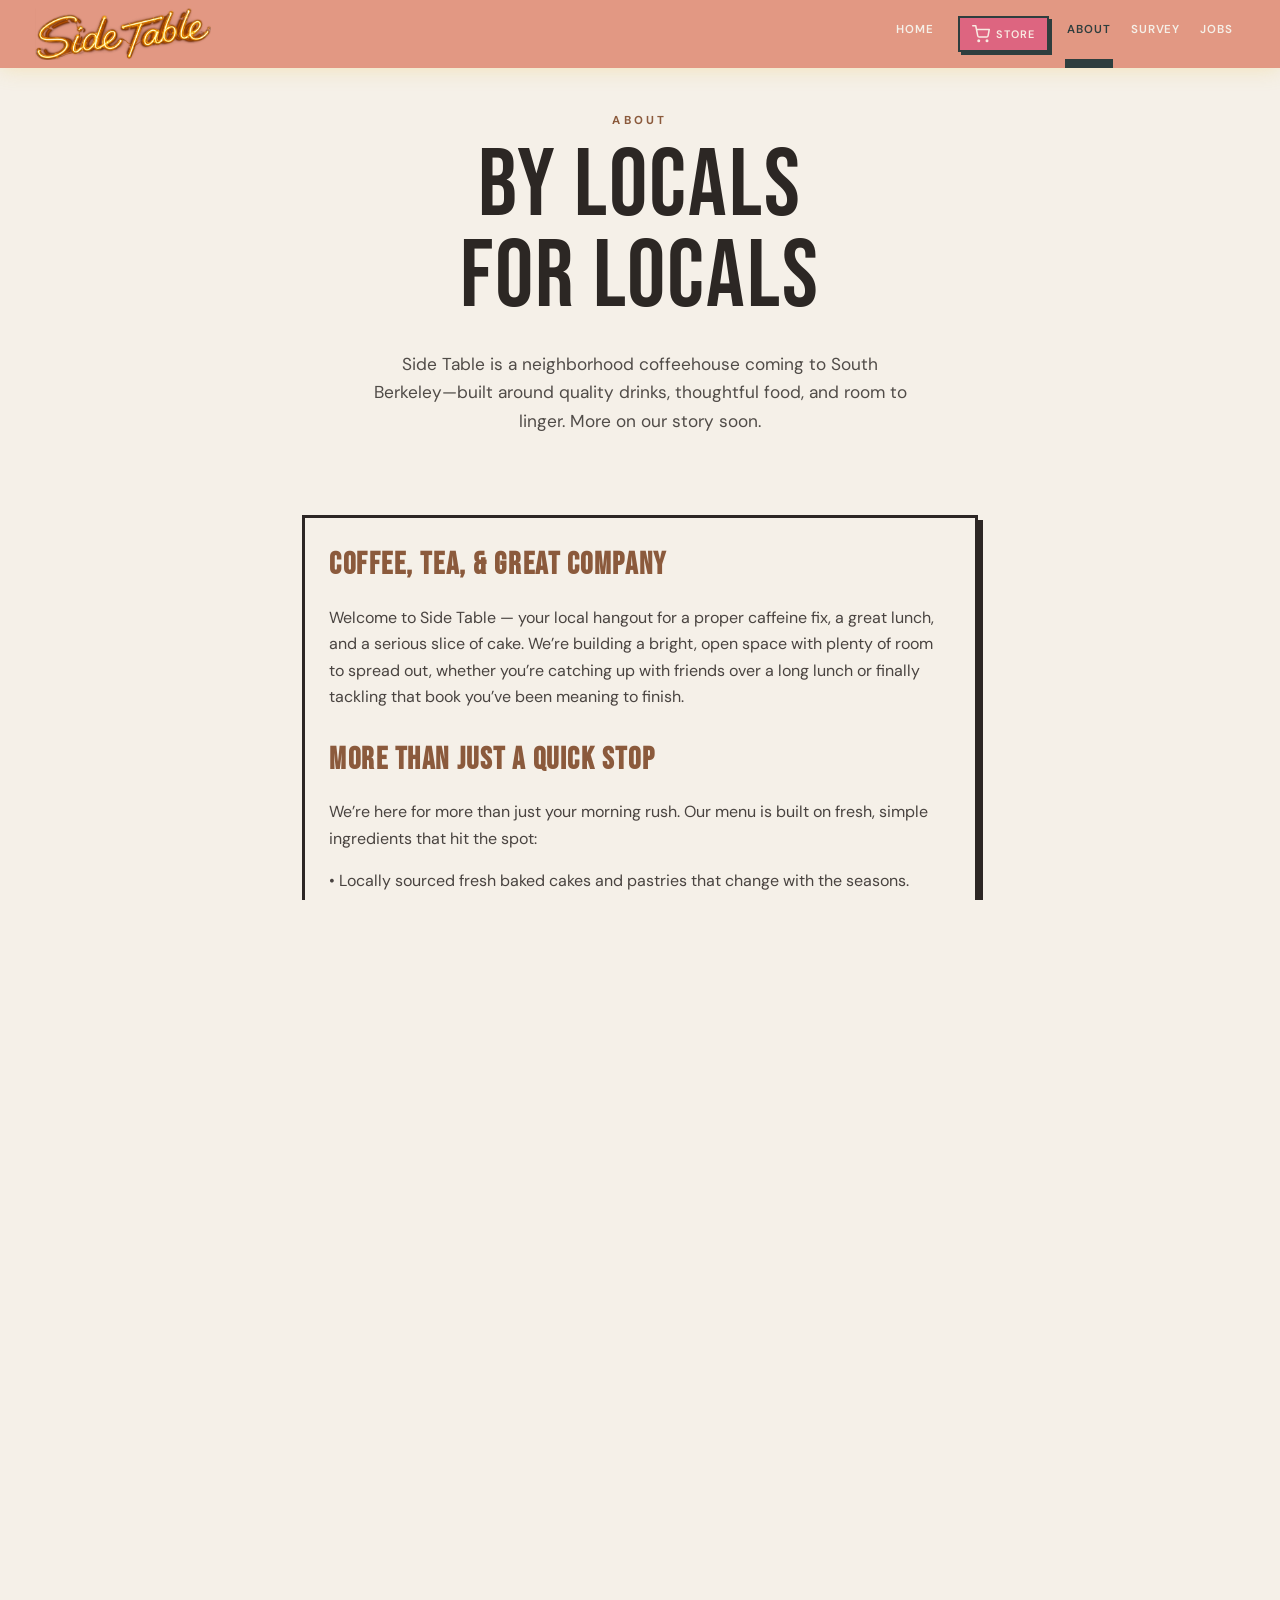
==== commit c0b35373: "fixes addres links" ====
--- a/about.html
+++ b/about.html
@@ -153,7 +153,14 @@
           </a>
           <p class="site-footer-tagline">settle in, with us</p>
           <p class="site-footer-meta">
-            <span>3300 Adeline Street · Berkeley, CA 94703</span>
+            <span
+              ><a
+                href="https://www.google.com/maps/search/?api=1&amp;query=3300+Adeline+St+Berkeley+CA+94703"
+                target="_blank"
+                rel="noopener noreferrer"
+                >3300 Adeline Street · Berkeley, CA 94703</a
+              ></span
+            >
             <span class="site-footer-meta-sep" aria-hidden="true">·</span>
             <span>&copy; 2026 Side Table</span>
           </p>
--- a/styles.css
+++ b/styles.css
@@ -14,6 +14,8 @@
   --accent-blush: #f8ebe2;
   --accent-peach: #e29883;
   --accent-pink: #dd6580;
+  --accent-blue: #88baaa;
+  --accent-yellow: #d2b36f;
   --accent-pink-dark: #c95572;
   --accent-green: #3d7747;
   --site-header-h: 72px;
@@ -61,7 +63,7 @@
   right: 0;
   z-index: 1000;
   background: var(--accent-peach);
-  box-shadow: 0 0 50px rgba(0, 0, 0, 0.3);
+  box-shadow: 0 0 20px rgba(236, 191, 68, 0.3);
   padding: 8px 5px;
   display: flex;
   justify-content: center;
@@ -274,6 +276,8 @@
 .site-footer {
   flex-shrink: 0;
   width: 100%;
+  position: relative;
+  z-index: 2;
 }
 
 .site-footer-inner {
@@ -351,6 +355,19 @@
   letter-spacing: 0.16em;
   text-transform: uppercase;
   color: rgba(245, 240, 232, 0.52);
+}
+
+.site-footer-meta a {
+  color: inherit;
+  text-decoration: none !important;
+  transition: color 0.2s ease;
+}
+
+.site-footer-meta a:hover,
+.site-footer-meta a:focus-visible,
+.site-footer-meta a:visited {
+  color: var(--cream) !important;
+  outline: none;
 }
 
 .site-footer-meta-sep {
@@ -686,8 +703,24 @@
     --site-header-h: 64px;
   }
 
-  #visit .st-moment-visit {
-    display: none;
+  .st-moment-visit {
+    margin-top: clamp(32px, 8vw, 48px);
+  }
+
+  .st-moment-inner,
+  .st-moment-head,
+  .st-moment-line,
+  .st-moment .st-visit-grid,
+  .st-moment .st-visit-grid > div,
+  .st-moment .st-visit-cont,
+  .st-moment .st-section-title,
+  .st-moment .st-visit-text,
+  .st-moment .st-label {
+    text-align: center;
+  }
+
+  .st-moment .st-visit-grid > div {
+    align-items: center;
   }
 
   .site-header {
@@ -734,7 +767,7 @@
     width: 120%;
     margin-left: -10%;
     padding: 15px 20px;
-    color: var(--accent-slate);
+    color: var(--cream);
   }
 
   .site-nav-toggle {
@@ -1161,8 +1194,8 @@
 .st-moment-line {
   margin: 0;
   font-family: "Bebas Neue", "Impact", sans-serif;
-  font-size: clamp(3.5rem, 12vw, 8rem);
-  line-height: 0.88;
+  font-size: clamp(4rem, 8vw, 6rem);
+  line-height: 0.95;
   letter-spacing: 0.02em;
   text-transform: uppercase;
 }
@@ -1530,7 +1563,7 @@
 .st-shop-grid {
   display: grid;
   grid-template-columns: repeat(3, minmax(0, 1fr));
-  gap: clamp(18px, 3vw, 28px);
+  gap: clamp(38px, 4vw, 38px);
 }
 
 .st-shop-card {
@@ -1540,7 +1573,7 @@
   padding: 0 0 22px;
   background: var(--cream-deep);
   border: 8px solid var(--accent-green);
-  box-shadow: 10px 10px 0 var(--accent-green);
+  box-shadow: 10px 10px 0 var(--accent-pink-dark);
   overflow: hidden;
   transition: transform 0.2s ease, box-shadow 0.2s ease;
 }
@@ -1552,8 +1585,9 @@
 
 .st-shop-card-media {
   overflow: hidden;
-  aspect-ratio: 1;
-  max-height: 200px;
+  width: 100%;
+  height: clamp(180px, 32vw, 260px);
+  flex-shrink: 0;
 }
 
 .st-shop-card-media img {
@@ -1571,10 +1605,11 @@
 
 .st-shop-card-title {
   margin: 18px 20px 8px;
-  font-size: 1.2rem;
+  font-family: "Grape Nuts", cursive;
+  font-size: 1.8rem;
   font-weight: 700;
-  letter-spacing: 0.06em;
-  text-transform: uppercase;
+  letter-spacing: 0.02em;
+  text-transform: none;
 }
 
 .st-shop-card-desc {
@@ -1858,6 +1893,8 @@
 
 .st-ticker {
   overflow: hidden;
+  position: relative;
+  z-index: 2;
   background: var(--accent-slate);
   color: rgba(245, 240, 232, 0.72);
   border-top: none;
@@ -1894,6 +1931,43 @@
   background: var(--accent-slate);
   border-top: none;
   color: var(--cream);
+  overflow: visible;
+}
+
+.site-footer-standing {
+  position: fixed;
+  left: -2vw;
+  bottom: 0;
+  z-index: 1001;
+  margin: 0;
+  pointer-events: none;
+  transform: translateX(calc((1 - var(--standing-progress, 0)) * -100%));
+  will-change: transform;
+}
+
+.site-footer-standing img {
+  display: block;
+  width: clamp(180px, 28vw, 320px);
+  height: auto;
+}
+
+@media (max-width: 900px) {
+  .site-footer-standing img {
+    width: clamp(160px, 42vw, 260px);
+  }
+}
+
+@media (max-width: 640px) {
+  .site-footer-standing {
+    left: -10vw;
+  }
+
+  .site-footer-standing img {
+    width: auto;
+    height: 75vh;
+    height: 75dvh;
+    max-width: none;
+  }
 }
 
 @media (max-width: 640px) {
@@ -1970,8 +2044,78 @@
 .page.page--inner {
   max-width: 720px;
   margin: 0 auto;
-  padding: calc(20px + var(--site-header-h)) 22px 56px;
+  padding: calc(20px + var(--site-header-h)) 22px 100px;
   width: 100%;
+}
+
+.page.page--survey,
+.page.page--jobs {
+  position: relative;
+  max-width: none;
+  width: 100%;
+  margin: 0;
+  padding: 0;
+  flex: 1 0 auto;
+  background: transparent;
+  overflow: visible;
+}
+
+.page--survey-bg {
+  position: fixed;
+  inset: 0;
+  z-index: 0;
+  pointer-events: none;
+  background-color: #f7e4a0;
+  --hero-pattern-x: 0px;
+}
+
+.page--survey-bg::before {
+  content: "";
+  position: absolute;
+  inset: 0;
+  background-image: url("./hero-pattern.png");
+  background-repeat: repeat-x;
+  background-size: auto 100%;
+  background-position: var(--hero-pattern-x, 0px) top;
+  opacity: 0.1;
+  will-change: background-position;
+}
+
+.page--jobs-bg {
+  position: fixed;
+  inset: 0;
+  z-index: 0;
+  pointer-events: none;
+  background-color: #1e3434;
+  --shop-pattern-x: 0px;
+  background-image: url("./shop-pattern.png");
+  background-repeat: repeat;
+  background-size: 248px 280px;
+  background-position: var(--shop-pattern-x, 0px) 0;
+  box-shadow: inset 0 0 30px rgba(0, 0, 0, 0.5);
+  will-change: background-position;
+}
+
+.page--survey-inner,
+.page--jobs-inner {
+  position: relative;
+  z-index: 1;
+}
+
+.page--jobs .st-kicker {
+  color: var(--brown-light);
+}
+
+.page--jobs .st-display,
+.page--jobs h1.st-display {
+  color: var(--accent-yellow);
+  span {
+    color: var(--accent-blue);
+  }
+}
+
+.page--jobs .st-lede {
+  color: rgba(245, 240, 232, 0.82);
 }
 
 .st-sub-hero {
@@ -1991,6 +2135,10 @@
   max-width: 16ch;
   margin-left: auto;
   margin-right: auto;
+  color: var(--accent-blue);
+  span {
+    color: var(--accent-pink);
+  }
 }
 
 h1.st-display {
@@ -2209,10 +2357,11 @@
 
 .page--store #menus .store-product-card-heading-row .st-shop-card-title {
   margin: 0;
+  font-family: "Grape Nuts", cursive;
   font-size: 1rem;
   font-weight: 700;
-  letter-spacing: 0.1em;
-  text-transform: uppercase;
+  letter-spacing: 0.04em;
+  text-transform: none;
   color: #1a1816;
   line-height: 1.2;
   flex: 1;
@@ -2844,6 +2993,11 @@
     transform: none;
   }
 
+  .site-footer-standing {
+    --standing-progress: 1;
+    transform: none;
+  }
+
   .st-btn--light:hover,
   .st-btn--light:focus-visible {
     transform: none;
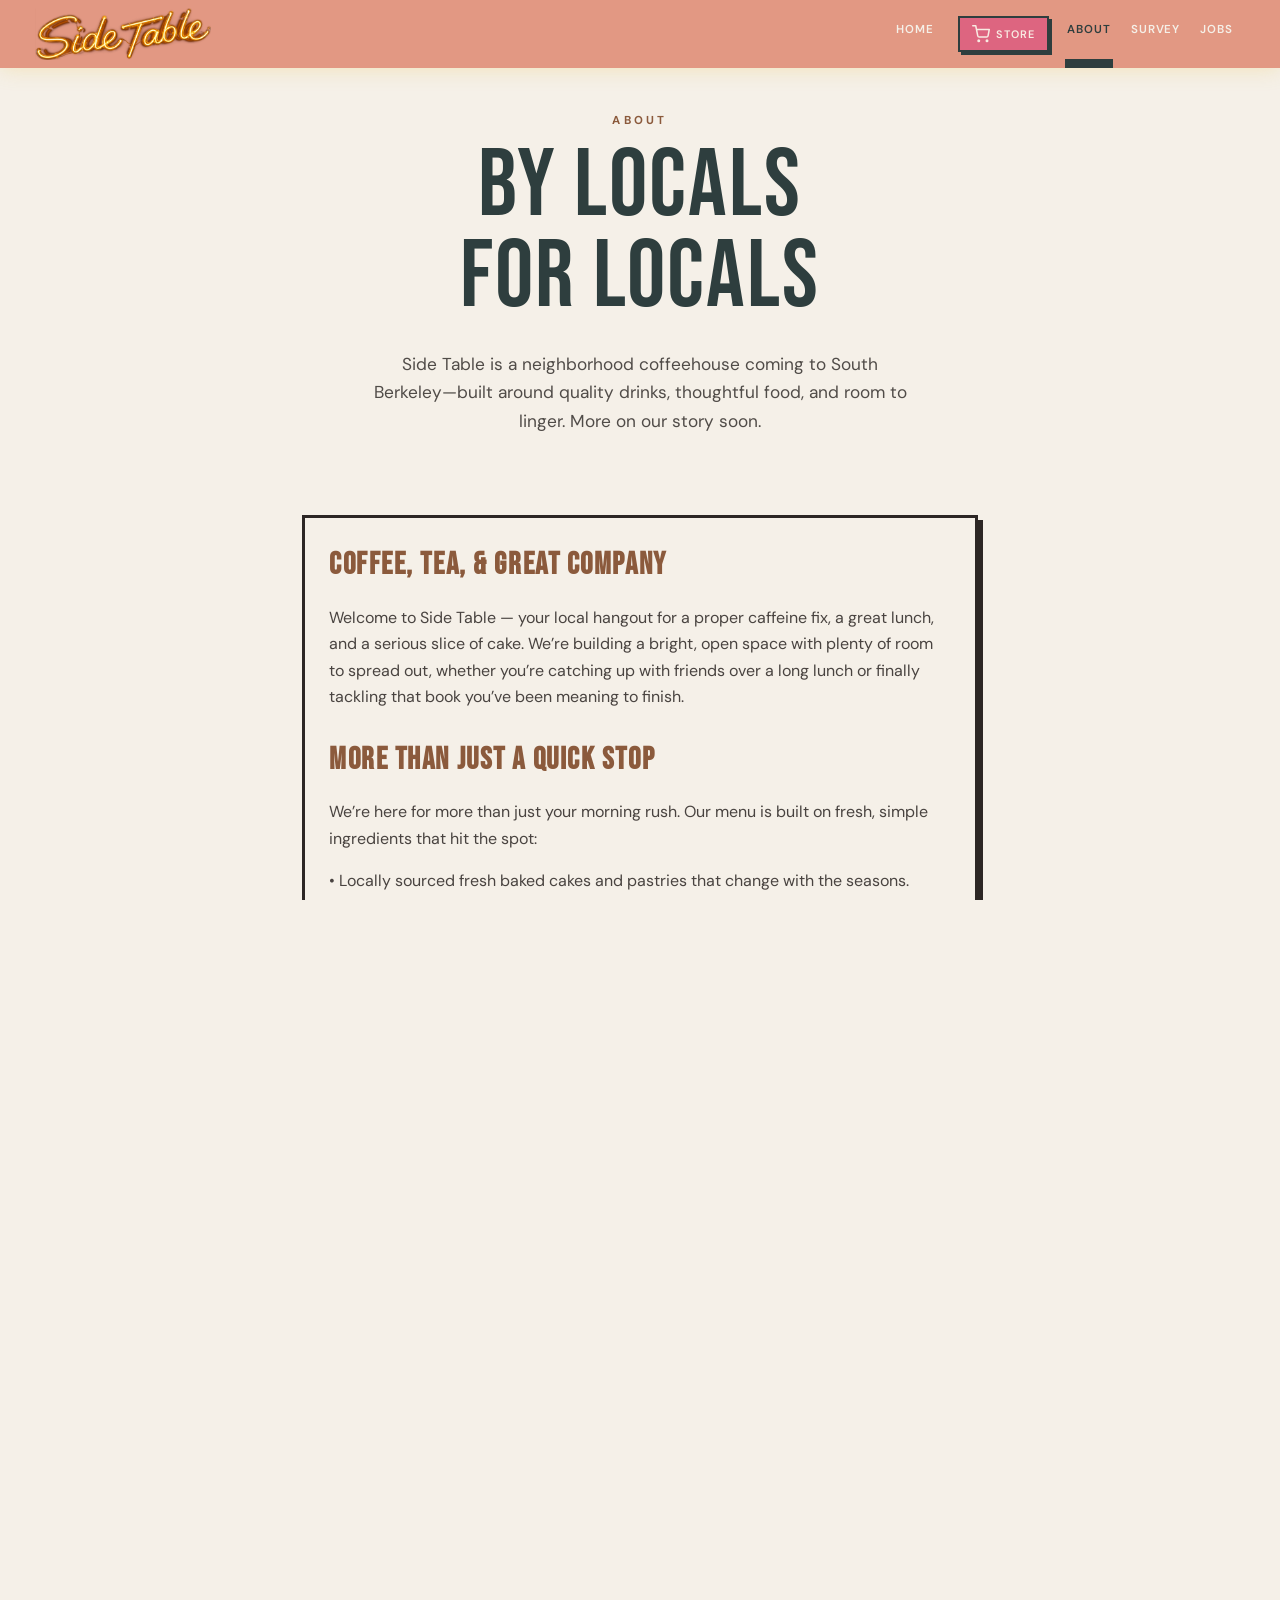
==== commit 7fda2cdf: "removes the comma after settle in" ====
--- a/about.html
+++ b/about.html
@@ -151,7 +151,7 @@
             <img src="./insta-white.png" alt="" width="28" height="28" />
             <span>Instagram</span>
           </a>
-          <p class="site-footer-tagline">settle in, with us</p>
+          <p class="site-footer-tagline">settle in with us</p>
           <p class="site-footer-meta">
             <span
               ><a
--- a/styles.css
+++ b/styles.css
@@ -184,8 +184,8 @@
 
 .site-nav-toggle-bars span {
   display: block;
-  height: 1px;
-  background: #ffffff;
+  height: 2px;
+  background: var(--brown);
   border-radius: 1px;
 }
 
@@ -227,7 +227,7 @@
 
 .site-nav-drawer-close:hover,
 .site-nav-drawer-close:focus-visible {
-  background: rgba(0, 0, 0, 0.06);
+  background: none;
   outline: none;
 }
 
@@ -283,7 +283,7 @@
 .site-footer-inner {
   max-width: 1200px;
   margin: 0 auto;
-  padding: clamp(56px, 9vw, 96px) clamp(20px, 5vw, 48px);
+  padding: clamp(56px, 9vw, 96px) clamp(20px, 5vw, 48px) clamp(360px, 48vw, 600px);
   display: grid;
   grid-template-columns: minmax(0, 1fr) minmax(280px, 420px);
   gap: clamp(32px, 5vw, 64px);
@@ -565,6 +565,43 @@
   }
 }
 
+.q-hint {
+  font-weight: 400;
+  text-transform: none;
+  letter-spacing: 0;
+  font-size: 0.8rem;
+  opacity: 0.7;
+}
+
+.q-other {
+  display: flex;
+  align-items: center;
+  flex-wrap: wrap;
+  gap: 8px 10px;
+  width: 100%;
+  white-space: normal !important;
+}
+
+.q-other-text {
+  flex: 0 0 auto;
+}
+
+.q-other-input {
+  flex: 1 1 180px;
+  min-width: 0;
+  max-width: 100%;
+  margin: 0;
+  border: solid 1px rgb(212, 110, 14);
+  background: #fffdf8;
+  padding: 6px 10px;
+  font: inherit;
+  line-height: 1.4;
+}
+
+.q-other-input:disabled {
+  opacity: 0.5;
+}
+
 .row {
   display: flex;
   gap: 10px;
@@ -600,40 +637,54 @@
   align-items: center;
   justify-content: center;
   padding: 20px;
-  background: rgba(0, 0, 0, 0.45);
+  background: rgba(30, 52, 52, 0.55);
+  backdrop-filter: blur(4px);
+  -webkit-backdrop-filter: blur(4px);
 }
 
 .side-table-dialog-overlay.is-open {
   display: flex;
 }
 
+.st-modal-card {
+  width: min(100%, 420px);
+  padding: clamp(24px, 5vw, 32px);
+  background: var(--cream-deep);
+  border: 8px solid var(--accent-green);
+  box-shadow: 10px 10px 0 var(--accent-pink-dark);
+  text-align: center;
+  color: var(--ink);
+}
+
 .side-table-dialog {
-  width: min(100%, 380px);
-  padding: 22px 22px 18px;
-  background: #fdfbf5;
-  border: 1px solid #1b1b1b;
-  box-shadow: 0 12px 40px rgba(0, 0, 0, 0.25);
-}
-
-.side-table-dialog-title {
-  margin: 0 0 12px;
-  font-size: 1.15rem;
-  font-weight: 700;
-  text-transform: uppercase;
-  letter-spacing: 0.08em;
-  color: #111111;
+  display: flex;
+  flex-direction: column;
+  align-items: center;
+}
+
+.side-table-dialog-logo,
+.st-modal-logo {
+  display: block;
+  width: min(100%, 220px);
+  height: auto;
+  margin: 0 auto clamp(16px, 3vw, 22px);
 }
 
 .side-table-dialog-message {
-  margin: 0 0 18px;
-  font-size: 0.95rem;
-  line-height: 1.45;
-  color: #2f2f2f;
+  margin: 0 0 clamp(18px, 3vw, 24px);
+  font-size: 1rem;
+  line-height: 1.55;
+  color: var(--brown);
+  text-align: center;
+  max-width: 32ch;
 }
 
 .side-table-dialog-close {
   width: 100%;
+  max-width: 280px;
   margin-top: 4px;
+  cursor: pointer;
+  font-family: inherit;
 }
 
 /* Survey submit: full-screen loading (Google Sheets fetch can take several seconds) */
@@ -645,9 +696,9 @@
   align-items: center;
   justify-content: center;
   padding: 24px;
-  background: rgba(10, 9, 8, 0.5);
-  backdrop-filter: blur(5px);
-  -webkit-backdrop-filter: blur(5px);
+  background: rgba(30, 52, 52, 0.55);
+  backdrop-filter: blur(4px);
+  -webkit-backdrop-filter: blur(4px);
   opacity: 0;
   visibility: hidden;
   pointer-events: none;
@@ -666,21 +717,16 @@
 }
 
 .survey-submit-overlay-inner {
-  max-width: 320px;
-  padding: 28px 32px;
-  text-align: center;
-  background: #fdfbf5;
-  border: 1px solid rgba(26, 24, 22, 0.14);
-  border-radius: 8px;
-  box-shadow: 0 24px 60px rgba(0, 0, 0, 0.35);
+  max-width: 360px;
 }
 
 .survey-submit-spinner {
   width: 44px;
   height: 44px;
   margin: 0 auto 16px;
-  border: 3px solid rgba(26, 24, 22, 0.12);
-  border-top-color: #c97a42;
+  border: 3px solid rgba(44, 39, 36, 0.12);
+  border-top-color: var(--accent-green);
+  border-right-color: var(--accent-pink);
   border-radius: 50%;
   animation: survey-submit-spin 0.75s linear infinite;
 }
@@ -693,9 +739,10 @@
 
 .survey-submit-overlay-text {
   margin: 0;
-  font-size: 0.95rem;
-  line-height: 1.45;
-  color: #1a1816;
+  font-size: 1rem;
+  line-height: 1.55;
+  color: var(--brown);
+  text-align: center;
 }
 
 @media (max-width: 640px) {
@@ -751,7 +798,7 @@
   }
 
   .site-footer .site-footer-inner {
-    padding: clamp(48px, 10vw, 72px) 24px;
+    padding: clamp(48px, 10vw, 72px) 24px clamp(560px, 84vh, 1040px);
   }
 
   .page {
@@ -779,7 +826,7 @@
   }
 
   .site-header {
-    padding: 10px 10px 10px 35px;
+    padding: 10px 10px 10px 20px;
   }
   .site-header-inner {
     flex-direction: row;
@@ -1092,7 +1139,7 @@
   letter-spacing: 0.02em;
   font-weight: 400;
   text-transform: uppercase;
-  color: var(--ink);
+  color: var(--accent-slate);
   rotate: 0deg;
 }
 
@@ -2869,8 +2916,34 @@
   color: var(--accent-slate);
 }
 
+.page--inner .card.survey.st-shop-card {
+  background: var(--cream-deep);
+  border: 8px solid var(--accent-green);
+  box-shadow: 10px 10px 0 var(--accent-pink-dark);
+  padding: 0 0 22px;
+  overflow: hidden;
+  color: var(--ink);
+}
+
+.page--inner .card.survey.st-shop-card:hover {
+  transform: none;
+  box-shadow: 10px 10px 0 var(--accent-pink-dark);
+}
+
+.page--inner .card.survey.st-shop-card h2.card-header {
+  margin: 18px 20px 8px;
+  font-family: "Grape Nuts", cursive;
+  font-size: 1.8rem;
+  font-weight: 400;
+  letter-spacing: 0.04em;
+  text-transform: none;
+  color: var(--brown);
+  text-align: left;
+}
+
 .page--inner .card.survey .form {
   gap: 22px;
+  padding: 0 20px;
 }
 
 .page--inner .card.survey .q-cont label,
@@ -2882,9 +2955,10 @@
 }
 
 .page--inner .card.survey fieldset {
-  border: 2px solid var(--ink);
+  border: 2px solid var(--accent-green);
   border-radius: 0;
   padding: 14px 16px;
+  background: var(--cream);
 }
 
 .page--inner .card.survey fieldset label {
@@ -2896,6 +2970,17 @@
   white-space: normal;
 }
 
+.page--inner .card.survey fieldset label.q-other {
+  align-items: center;
+  gap: 10px;
+}
+
+.page--inner .card.survey fieldset label.q-other input[type="checkbox"] {
+  flex-shrink: 0;
+  width: auto;
+  margin: 0;
+}
+
 .page--inner .card.survey select,
 .page--inner .card.survey textarea {
   background: var(--cream);
@@ -2904,6 +2989,32 @@
   width: 100%;
 }
 
+.page--inner .card.survey .q-other-input {
+  background: var(--cream);
+  border: 2px solid var(--ink);
+  color: var(--ink);
+  flex: 1 1 200px;
+  min-width: 120px;
+  max-width: 100%;
+  padding: 8px 10px;
+  font-family: inherit;
+  font-size: 1rem;
+  font-weight: 400;
+  text-transform: none;
+  letter-spacing: 0;
+}
+
+@media (max-width: 640px) {
+  .page--inner .card.survey fieldset label.q-other {
+    align-items: flex-start;
+  }
+
+  .page--inner .card.survey .q-other-input {
+    flex: 1 1 100%;
+    width: 100%;
+  }
+}
+
 .page--inner .card.survey select option {
   background: var(--cream);
   color: var(--ink);
@@ -2916,8 +3027,7 @@
 
 @media (max-width: 640px) {
   .page--inner .card.about,
-  .page--inner .card.jobs,
-  .page--inner .card.survey {
+  .page--inner .card.jobs {
     margin-top: 20px;
     padding: 22px 18px 32px !important;
     text-align: left;
@@ -2926,10 +3036,22 @@
     box-shadow: 5px 5px 0 var(--ink) !important;
   }
 
-  .page--inner .card.survey h2 {
-    margin-left: 0 !important;
+  .page--inner .card.survey.st-shop-card {
+    margin-top: 20px;
+    padding: 0 0 22px !important;
+    text-align: left;
+    background: var(--cream-deep) !important;
+    border: 8px solid var(--accent-green) !important;
+    box-shadow: 10px 10px 0 var(--accent-pink-dark) !important;
+  }
+
+  .page--inner .card.survey.st-shop-card .form {
+    padding: 0 18px;
+  }
+
+  .page--inner .card.survey.st-shop-card h2.card-header {
+    margin: 18px 18px 8px !important;
     text-align: center;
-    color: var(--brown);
   }
 }
 
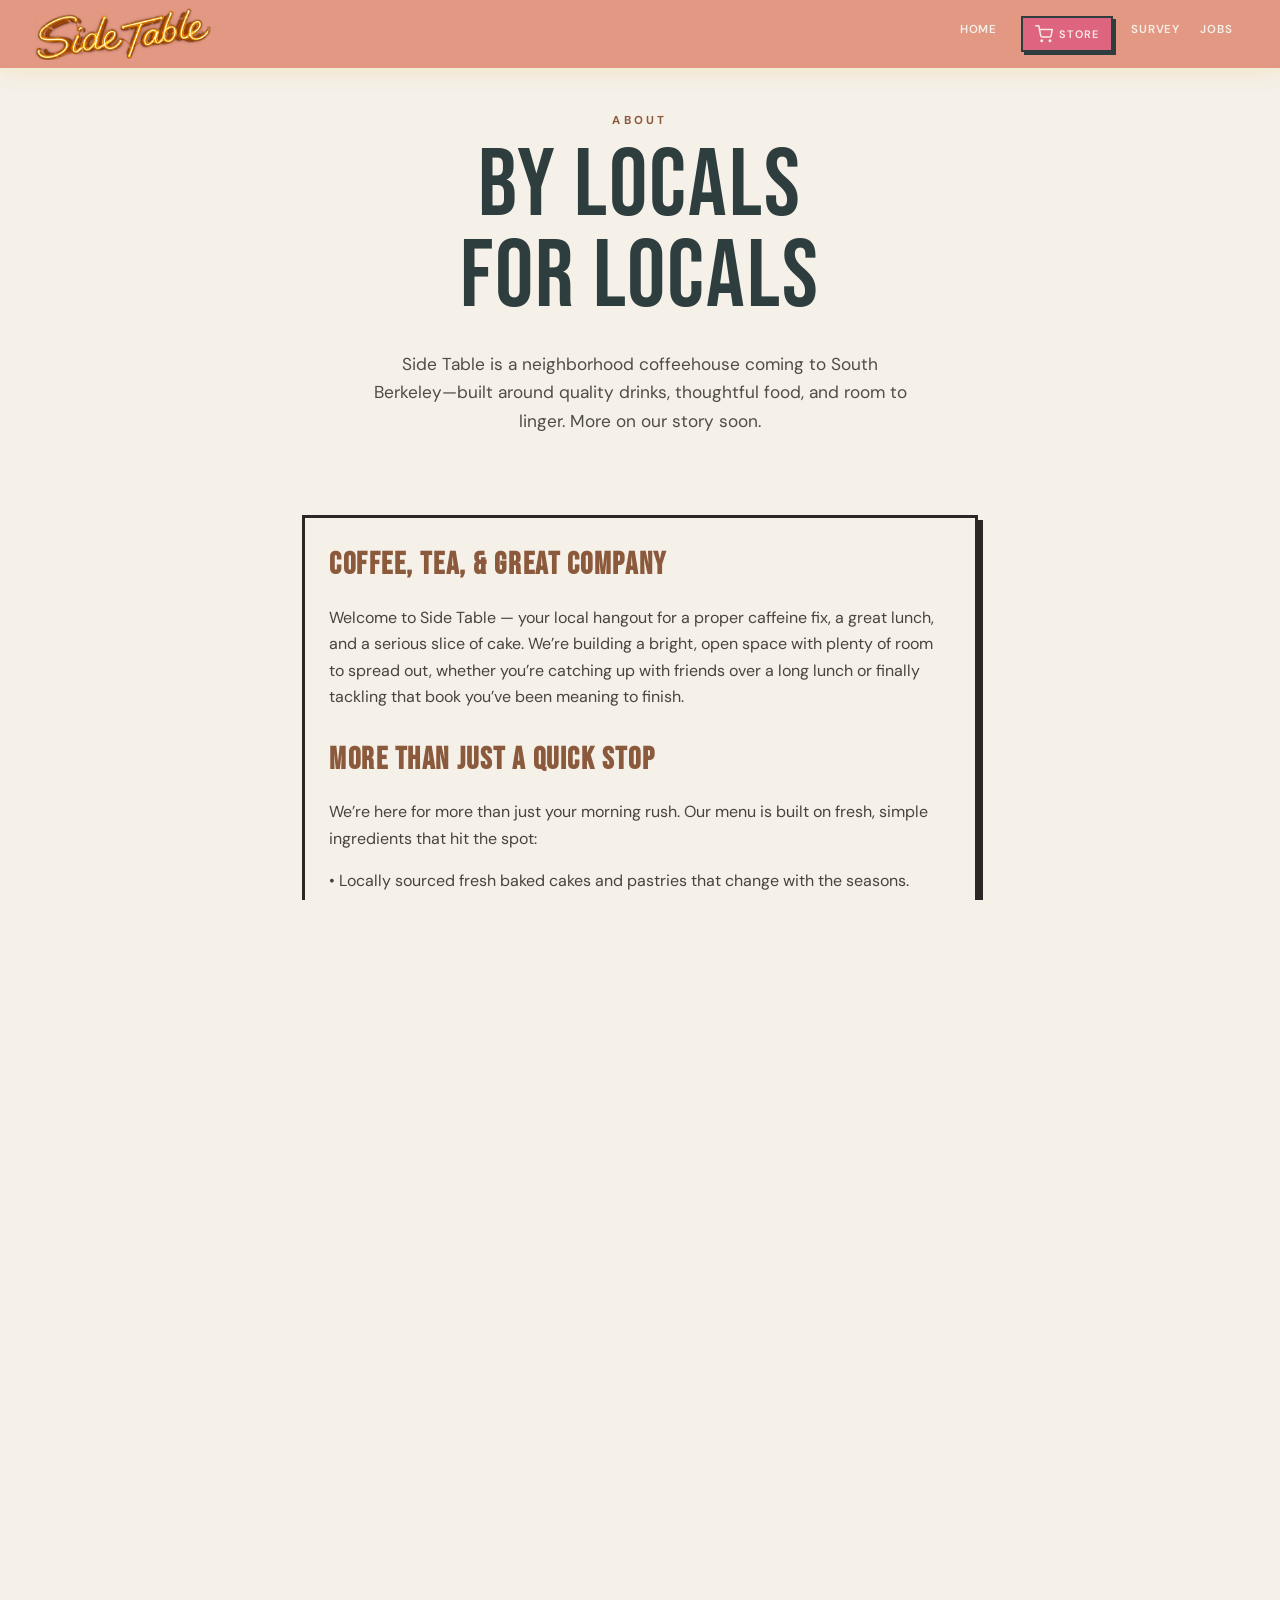
==== commit cb61ac71: "removes about us" ====
--- a/about.html
+++ b/about.html
@@ -55,7 +55,7 @@
               </a>
             </li>
             <li class="site-nav-li--order-mobile"><a href="https://sidetablecoffee.square.site/" rel="noopener noreferrer">Store</a></li>
-            <li><a href="./about.html" class="is-current">About</a></li>
+            <!-- <li><a href="./about.html" class="is-current">About</a></li> -->
             <li><a href="./survey.html">Survey</a></li>
             <li><a href="./jobs.html">Jobs</a></li>
           </ul>
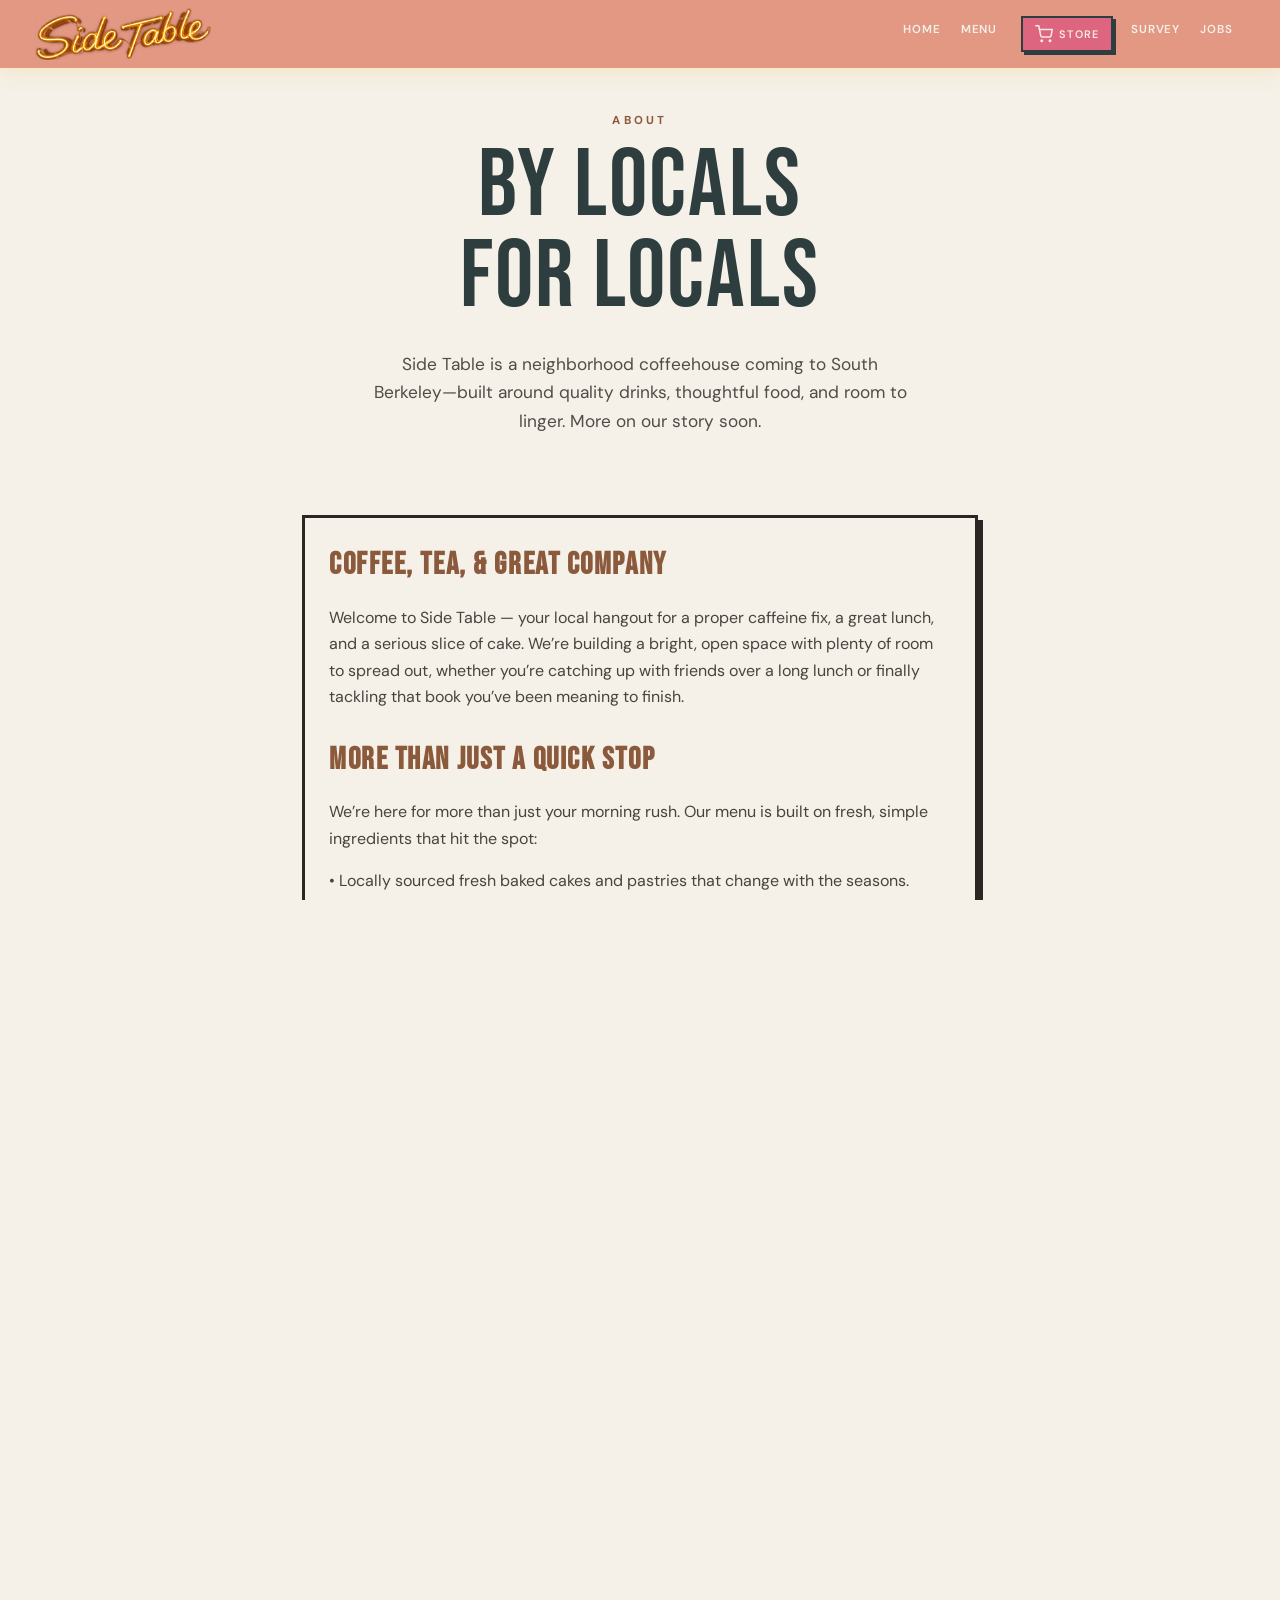
==== commit 346c63d3: "adds menu" ====
--- a/about.html
+++ b/about.html
@@ -30,6 +30,7 @@
         <nav class="site-nav site-nav--desktop" id="siteNavDesktop" aria-label="Primary">
           <ul id="primaryNavList">
             <li><a href="./index.html">Home</a></li>
+            <li><a href="./pre-launch-menu.pdf" target="_blank" rel="noopener noreferrer">Menu</a></li>
             <li class="site-nav-li--order-desktop">
               <a class="site-nav-cta site-nav-store" href="https://sidetablecoffee.square.site/" rel="noopener noreferrer">
                 <span class="site-nav-store-row" aria-hidden="true">
